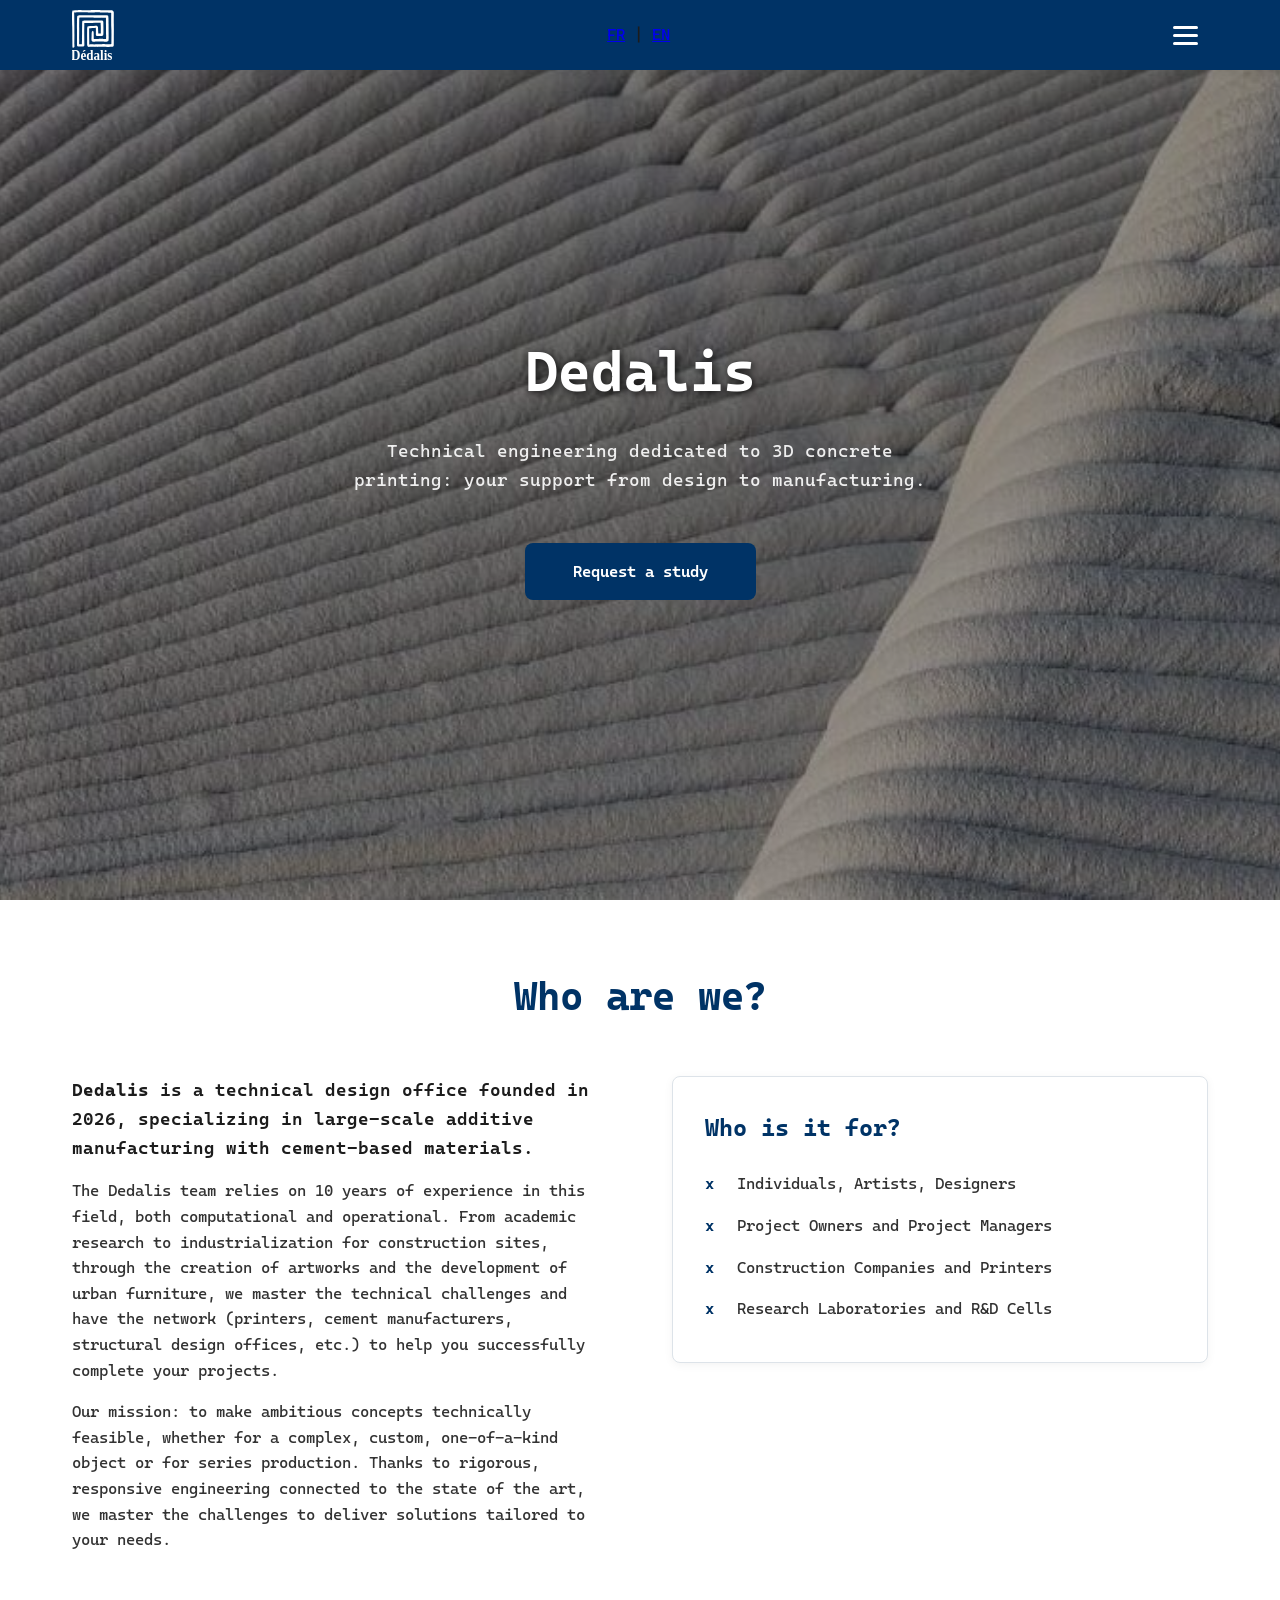
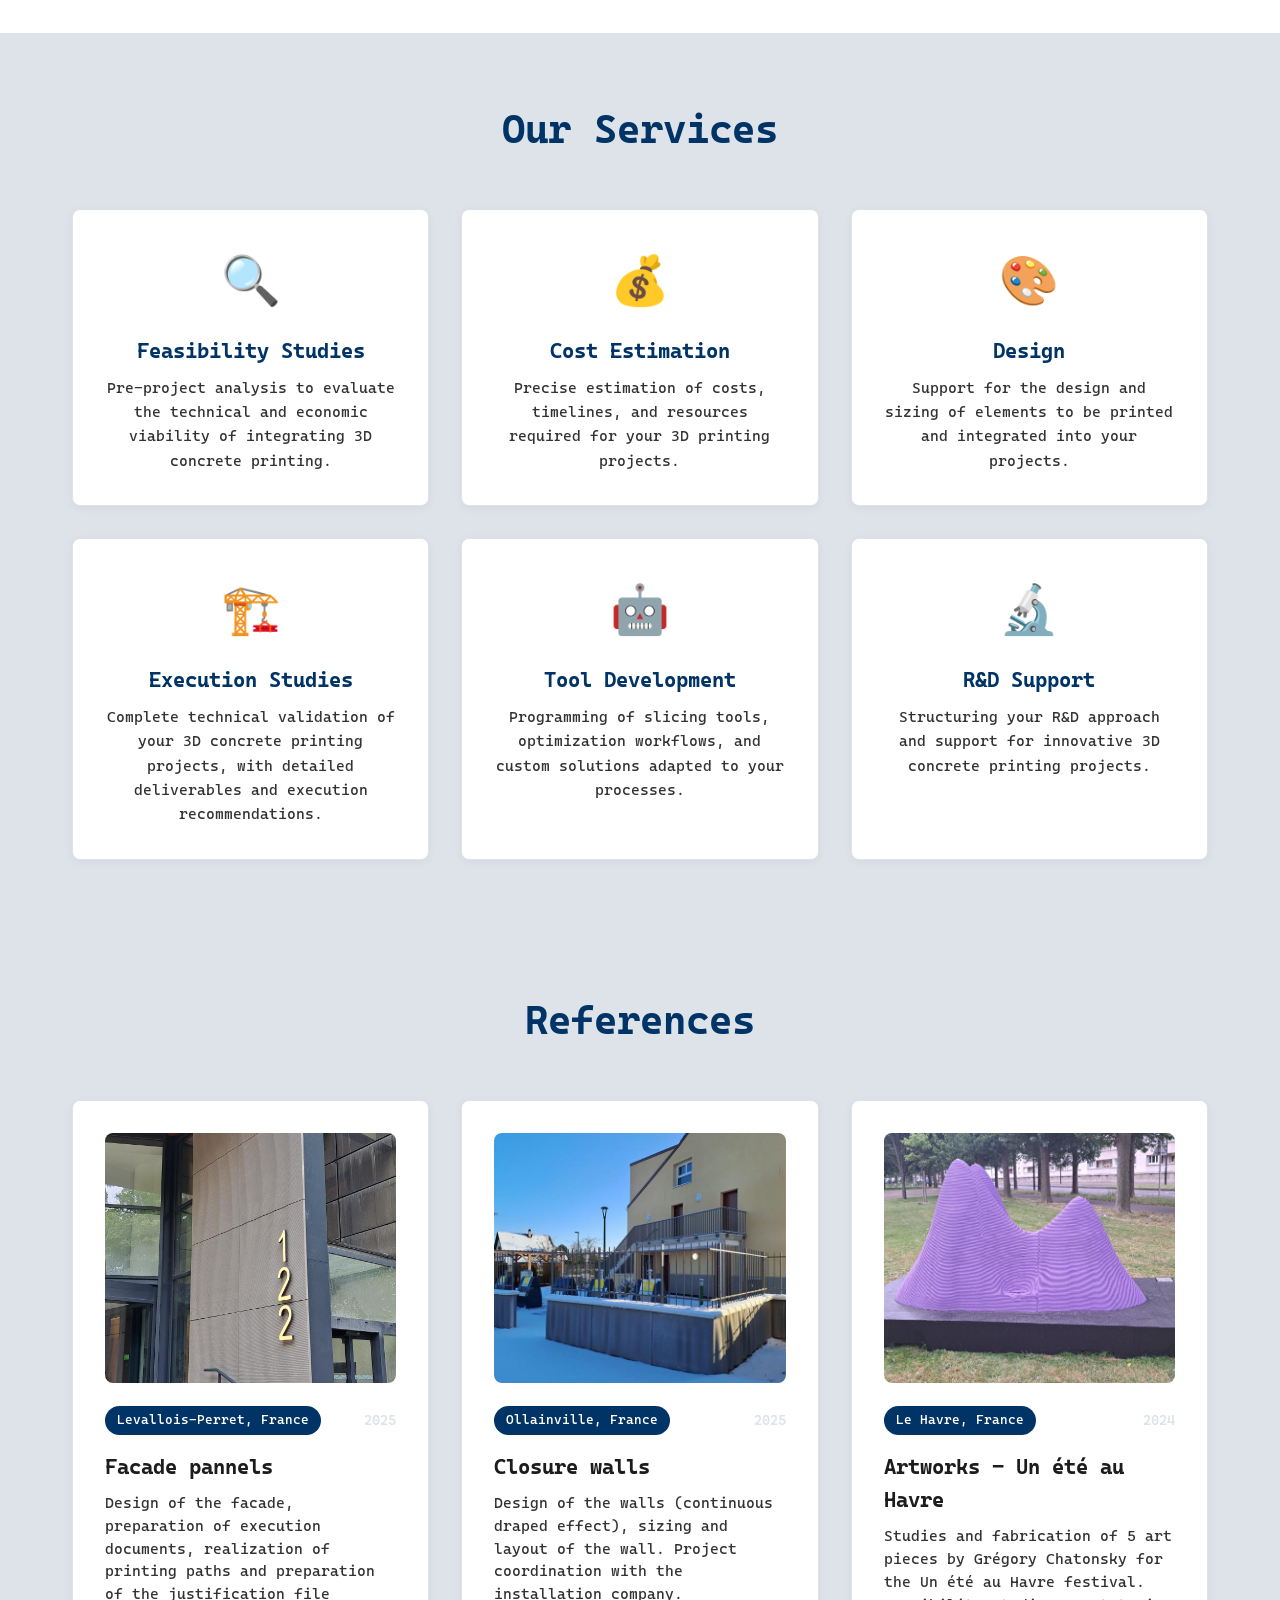
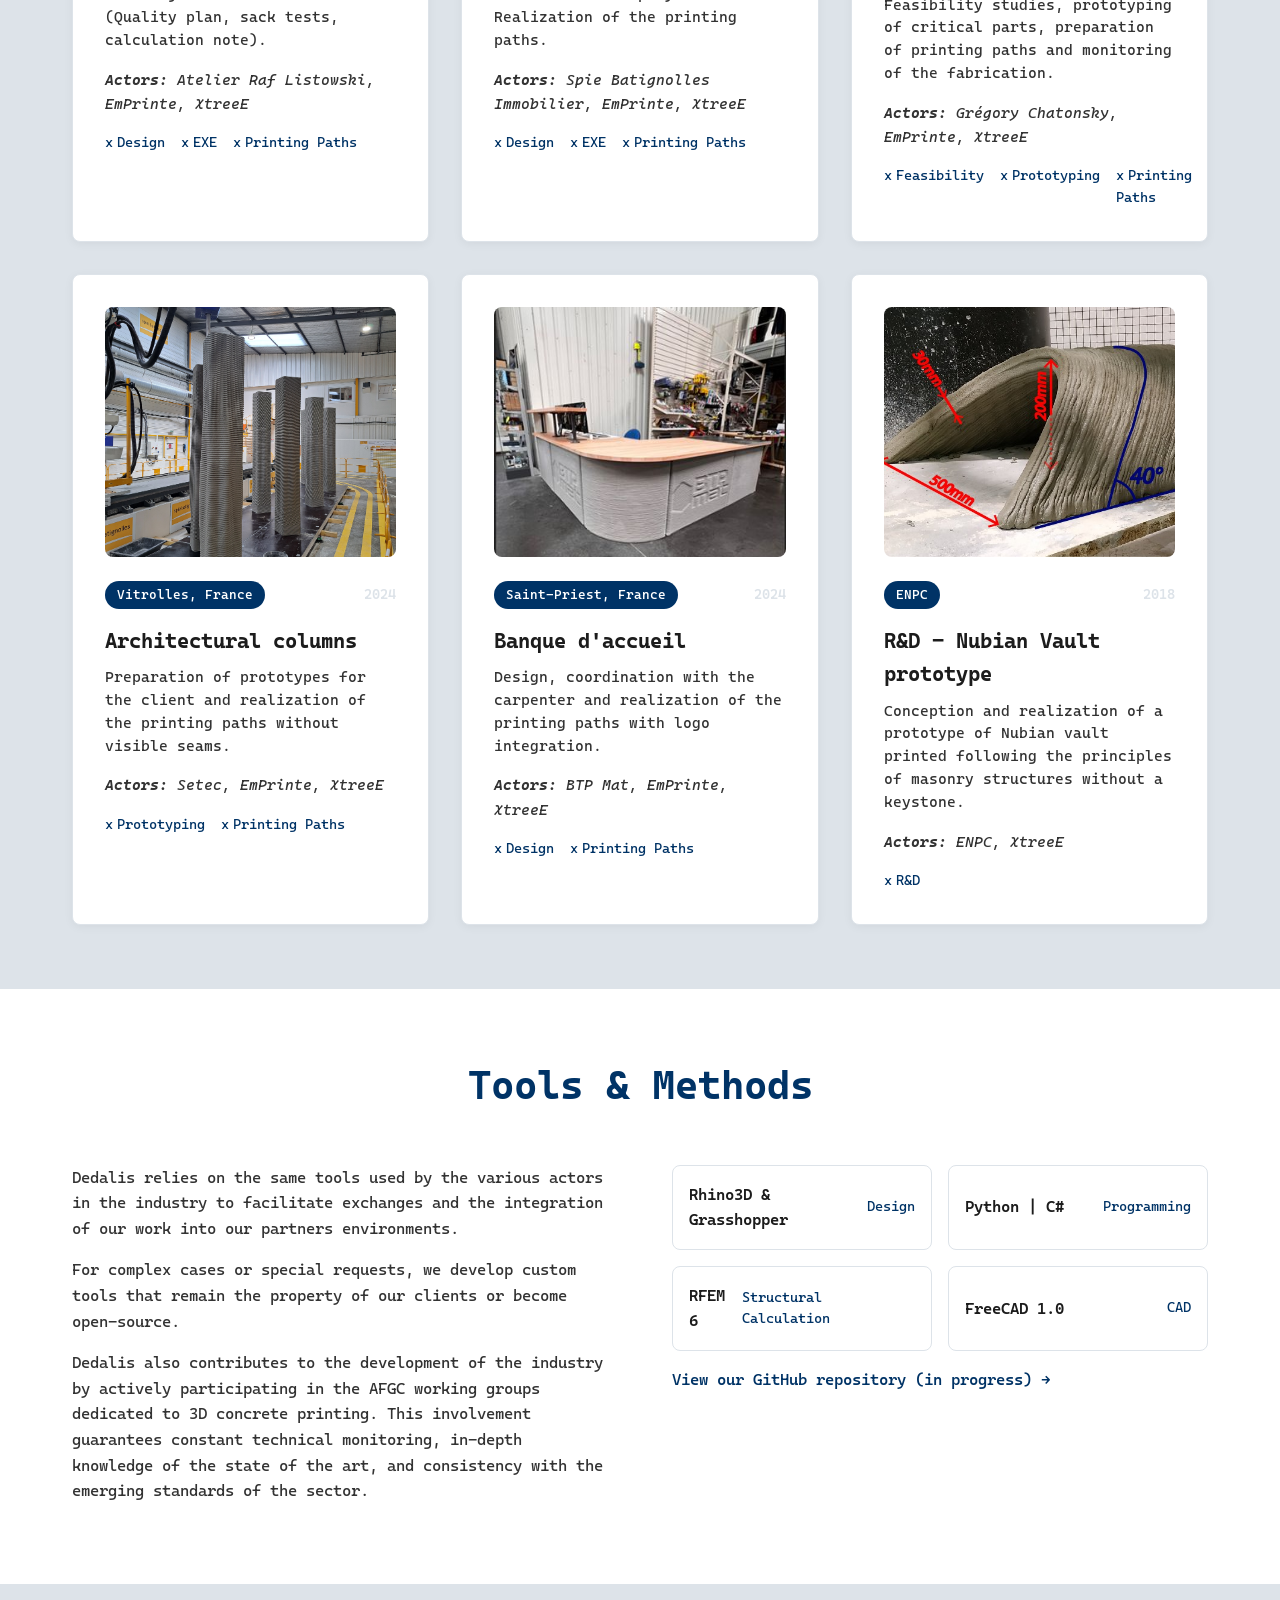
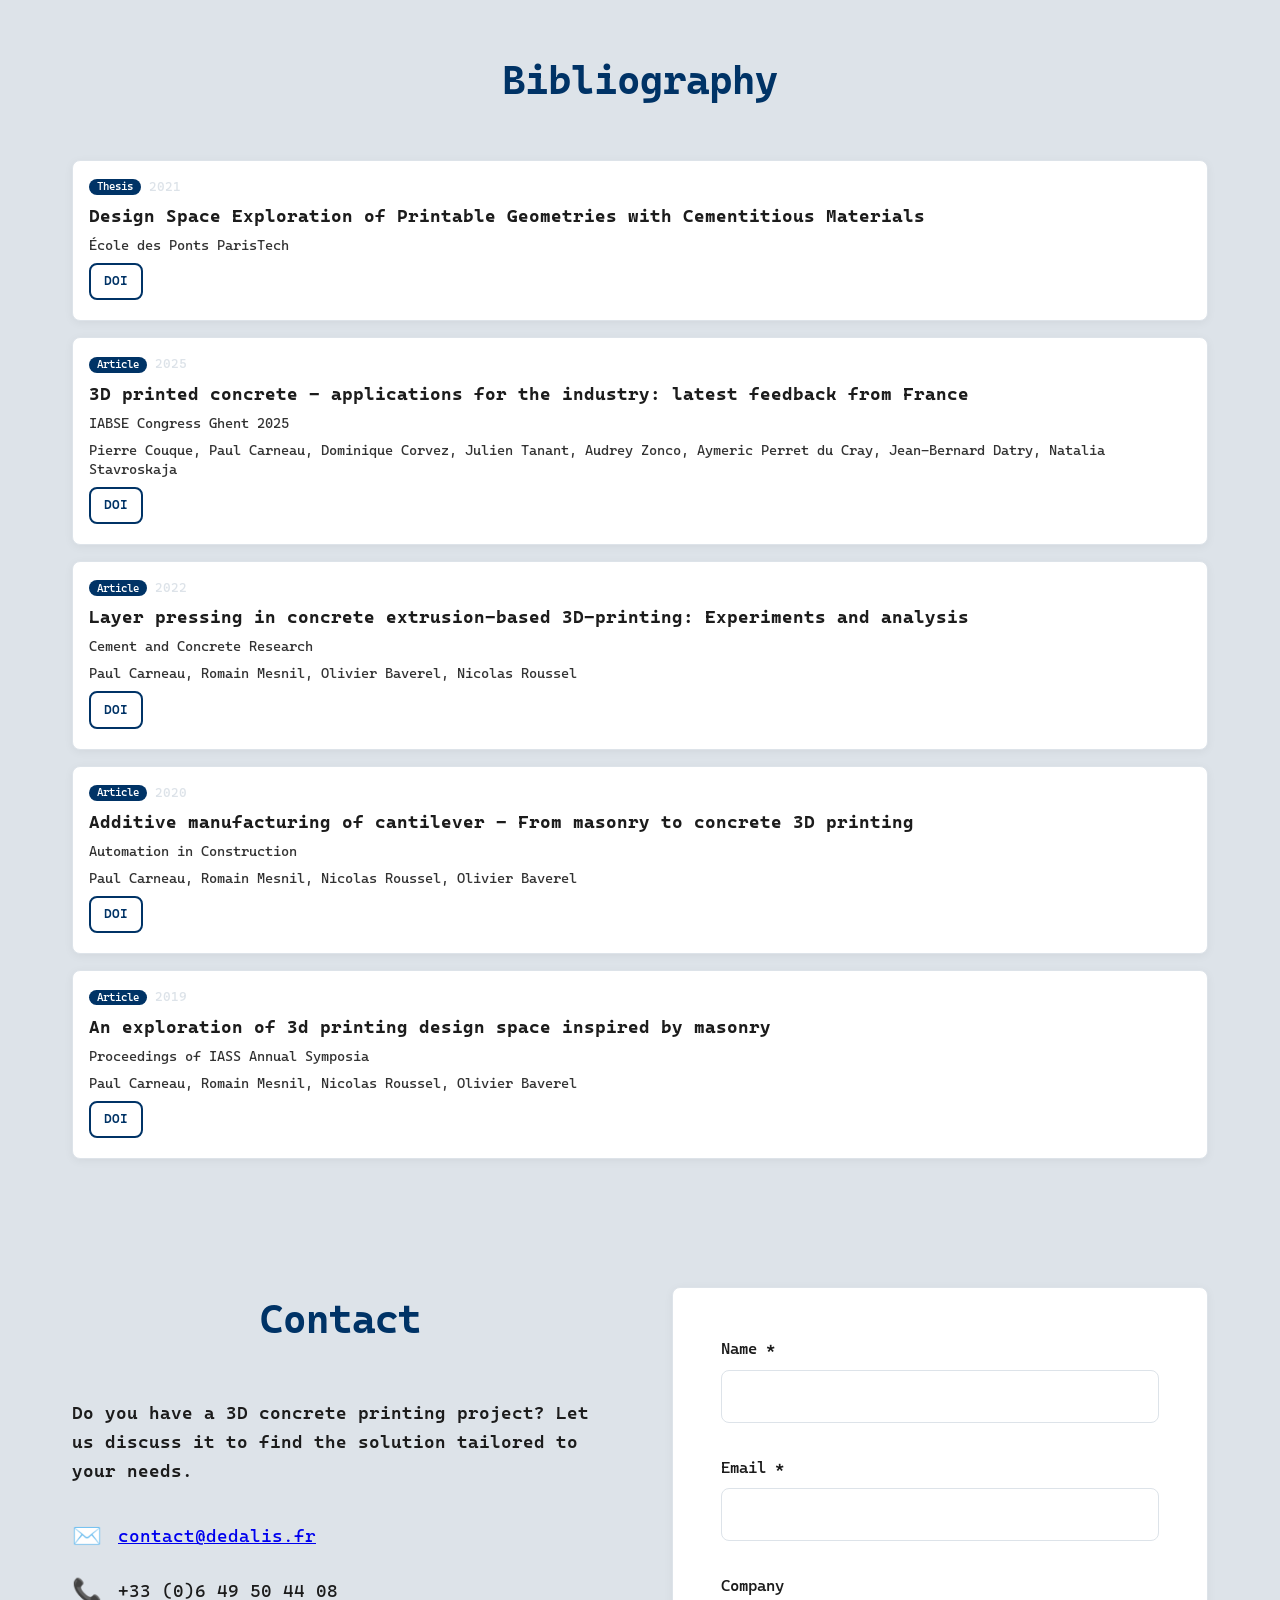
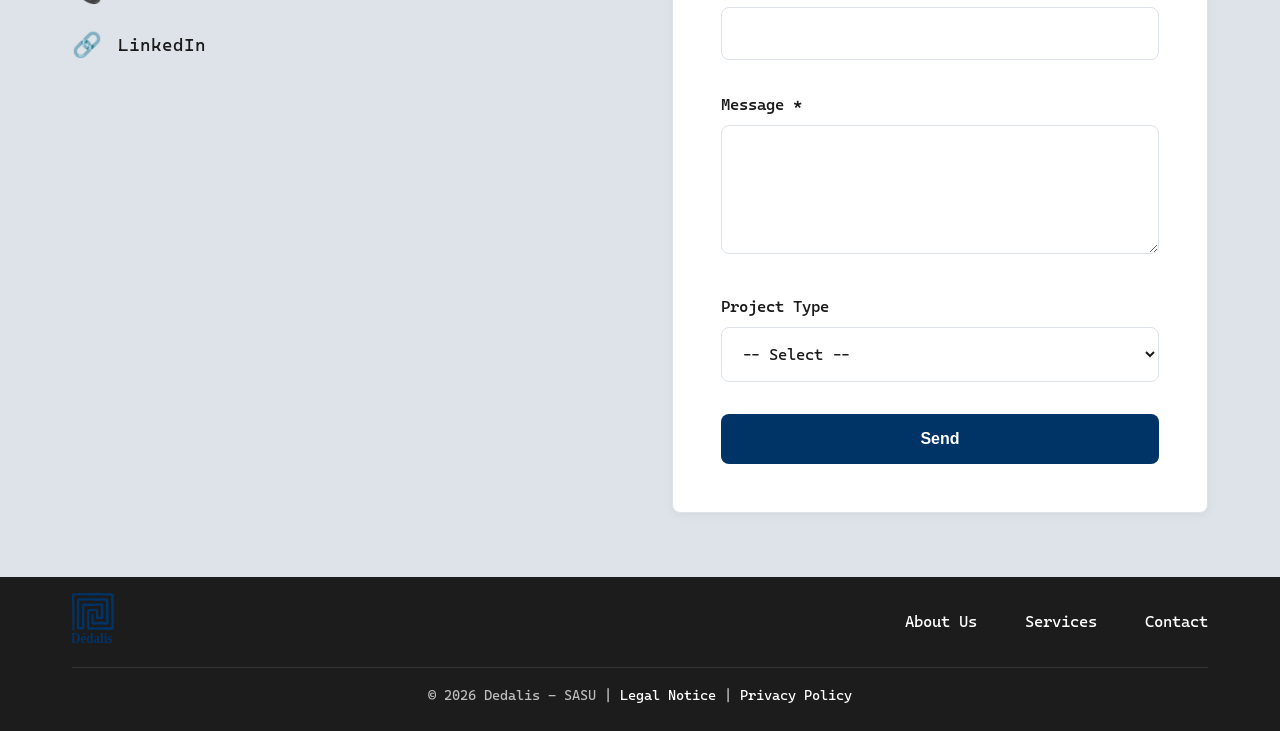
==== index-en.html @ b11310d1 "traduction references" ====
<!DOCTYPE html>
<html lang="en">
<head>
    <meta charset="UTF-8">
    <meta name="viewport" content="width=device-width, initial-scale=1.0">
    <meta name="description" content="Dedalis - Technical design office specialized in 3D concrete printing">
    <title>Dedalis - 3D Concrete Printing Engineering</title>
    <link rel="stylesheet" href="styles.css">
    <link rel="preconnect" href="https://fonts.googleapis.com">
    <link rel="preconnect" href="https://fonts.gstatic.com" crossorigin>
    <link href="https://fonts.googleapis.com/css2?family=Cascadia+Code:wght@400;700&display=swap" rel="stylesheet">
</head>
<body>
    <nav class="navbar">
        <div class="container">
            <a href="#hero" class="logo">
                <img src="assets/images/logo.svg" alt="Dedalis" class="logo-img">
            </a>
            <div class="lang-selector">
                <a href="index.html" class="lang-link">FR</a>
                <span>|</span>
                <a href="index-en.html" class="lang-link active">EN</a>
            </div>
            <button class="hamburger" aria-label="Menu">
                <span class="hamburger-line"></span>
                <span class="hamburger-line"></span>
                <span class="hamburger-line"></span>
            </button>
            <ul class="nav-links">
                <li><a href="#about">About Us</a></li>
                <li><a href="#services">Services</a></li>
                <li><a href="#references">References</a></li>
                <li><a href="#bibliography">Bibliography</a></li>
                <li><a href="#contact" class="btn-contact">Contact</a></li>
            </ul>
        </div>
    </nav>

    <div class="mobile-nav">
        <ul class="mobile-nav-links">
            <li><a href="#about">About Us</a></li>
            <li><a href="#services">Services</a></li>
            <li><a href="#references">References</a></li>
            <li><a href="#bibliography">Bibliography</a></li>
            <li><a href="#contact">Contact</a></li>
        </ul>
    </div>

    <section id="hero" class="hero">
        <img src="assets/images/Arriere_plan.jpeg" class="hero-bg" alt="3D Concrete Printing">
        <div class="hero-overlay"></div>
        <div class="container">
            <div class="hero-content">
                <h1>Dedalis</h1>
                <p class="subtitle">Technical engineering dedicated to 3D concrete printing: your support from design to manufacturing.</p>
                <a href="#contact" class="btn-primary">Request a study</a>
            </div>
        </div>
    </section>

    <section id="about" class="section">
        <div class="container">
            <h2>Who are we?</h2>
            <div class="content-grid">
                <div class="text-content">
                    <p class="lead"><strong>Dedalis</strong> is a technical design office founded in 2026, specializing in large-scale additive manufacturing with cement-based materials.</p>
                    <p>The Dedalis team relies on 10 years of experience in this field, both computational and operational. From academic research to industrialization for construction sites, through the creation of artworks and the development of urban furniture, we master the technical challenges and have the network (printers, cement manufacturers, structural design offices, etc.) to help you successfully complete your projects.</p>
                    <p>Our mission: to make ambitious concepts technically feasible, whether for a complex, custom, one-of-a-kind object or for series production. Thanks to rigorous, responsive engineering connected to the state of the art, we master the challenges to deliver solutions tailored to your needs.</p>
                </div>
                <div class="visual-content">
                    <div class="card">
                        <h3>Who is it for?</h3>
                        <ul class="checklist">
                            <li>Individuals, Artists, Designers</li>
                            <li>Project Owners and Project Managers</li>
                            <li>Construction Companies and Printers</li>
                            <li>Research Laboratories and R&D Cells</li>
                        </ul>
                    </div>
                </div>
            </div>
        </div>
    </section>

    <section id="services" class="section bg-light">
        <div class="container">
            <h2>Our Services</h2>
            <div class="prestations-grid">
                <article class="prestation-card">
                    <div class="prestation-icon">🔍</div>
                    <h3>Feasibility Studies</h3>
                    <p>Pre-project analysis to evaluate the technical and economic viability of integrating 3D concrete printing.</p>
                </article>
                <article class="prestation-card">
                    <div class="prestation-icon">💰</div>
                    <h3>Cost Estimation</h3>
                    <p>Precise estimation of costs, timelines, and resources required for your 3D printing projects.</p>
                </article>
                <article class="prestation-card">
                    <div class="prestation-icon">🎨</div>
                    <h3>Design</h3>
                    <p>Support for the design and sizing of elements to be printed and integrated into your projects.</p>
                </article>
                <article class="prestation-card">
                    <div class="prestation-icon">🏗️</div>
                    <h3>Execution Studies</h3>
                    <p>Complete technical validation of your 3D concrete printing projects, with detailed deliverables and execution recommendations.</p>
                </article>
                <article class="prestation-card">
                    <div class="prestation-icon">🤖</div>
                    <h3>Tool Development</h3>
                    <p>Programming of slicing tools, optimization workflows, and custom solutions adapted to your processes.</p>
                </article>
                <article class="prestation-card">
                    <div class="prestation-icon">🔬</div>
                    <h3>R&D Support</h3>
                    <p>Structuring your R&D approach and support for innovative 3D concrete printing projects.</p>
                </article>
            </div>
        </div>
    </section>

    <section id="references" class="section bg-light">
        <div class="container">
            <h2>References</h2>
            <div class="references-grid" id="references-container"></div>
        </div>
    </section>

    <section id="tools" class="section">
        <div class="container">
            <h2>Tools & Methods</h2>
            <div class="content-grid">
                <div class="text-content">
                    <p>Dedalis relies on the same tools used by the various actors in the industry to facilitate exchanges and the integration of our work into our partners environments.</p>
                    <p>For complex cases or special requests, we develop custom tools that remain the property of our clients or become open-source.</p>
                    <p>Dedalis also contributes to the development of the industry by actively participating in the AFGC working groups dedicated to 3D concrete printing. This involvement guarantees constant technical monitoring, in-depth knowledge of the state of the art, and consistency with the emerging standards of the sector.</p>
                </div>
                <div class="visual-content">
                    <div class="tools-grid">
                        <div class="tool-item"><span class="tool-name">Rhino3D & Grasshopper</span><span class="tool-category">Design</span></div>
                        <div class="tool-item"><span class="tool-name">Python | C#</span><span class="tool-category">Programming</span></div>
                        <div class="tool-item"><span class="tool-name">RFEM 6</span><span class="tool-category">Structural Calculation</span></div>
                        <div class="tool-item"><span class="tool-name">FreeCAD 1.0</span><span class="tool-category">CAD</span></div>
                    </div>
                    <p class="mt-1"><a href="#" class="link-external">View our GitHub repository (in progress) →</a></p>
                </div>
            </div>
        </div>
    </section>

    <section id="bibliography" class="section bg-light">
        <div class="container">
            <h2>Bibliography</h2>
            <div class="bibliographie-list" id="bibliographie-dynamic"></div>
        </div>
    </section>

    <section id="contact" class="section contact-section">
        <div class="container">
            <div class="content-grid">
                <div class="text-content">
                    <h2>Contact</h2>
                    <p class="lead">Do you have a 3D concrete printing project? Let us discuss it to find the solution tailored to your needs.</p>
                    <div class="contact-info">
                        <div class="contact-item"><span class="contact-icon">✉️</span><a href="mailto:contact&#64;dedalis&#46;fr">contact@dedalis.fr</a></div>
                        <div class="contact-item"><span class="contact-icon">📞</span><span>+33 (0)6 49 50 44 08</span></div>
                        <div class="contact-item"><span class="contact-icon">🔗</span><span>LinkedIn</span></div>
                    </div>
                </div>
                <div class="visual-content">
                    <form class="contact-form">
                        <div class="form-group"><label for="nom">Name *</label><input type="text" id="nom" name="nom" required></div>
                        <div class="form-group"><label for="email">Email *</label><input type="email" id="email" name="email" required></div>
                        <div class="form-group"><label for="societe">Company</label><input type="text" id="societe" name="societe"></div>
                        <div class="form-group"><label for="message">Message *</label><textarea id="message" name="message" rows="5" required></textarea></div>
                        <div class="form-group"><label for="type">Project Type</label>
                            <select id="type" name="type">
                                <option value="">-- Select --</option>
                                <option value="etude-exe">Execution Study</option>
                                <option value="faisabilite">Feasibility Study</option>
                                <option value="chiffrage">Cost Estimation</option>
                                <option value="outils">Tool Development</option>
                                <option value="rd">R&D Support</option>
                                <option value="autre">Other</option>
                            </select>
                        </div>
                        <button type="submit" class="btn-primary">Send</button>
                    </form>
                </div>
            </div>
        </div>
    </section>

    <footer class="footer">
        <div class="container">
            <div class="footer-content">
                <div class="footer-logo"><img src="assets/images/logo.svg" alt="Dedalis"></div>
                <div class="footer-links">
                    <a href="#about">About Us</a>
                    <a href="#services">Services</a>
                    <a href="#contact">Contact</a>
                </div>
            </div>
            <div class="footer-bottom">
                <p>© 2026 Dedalis - SASU | <a href="#">Legal Notice</a> | <a href="#">Privacy Policy</a></p>
            </div>
        </div>
    </footer>

    <script type="module">
        // Hamburger menu toggle
        document.addEventListener('DOMContentLoaded', function() {
            const hamburger = document.querySelector('.hamburger');
            const mobileNav = document.querySelector('.mobile-nav');
            
            if (hamburger && mobileNav) {
                hamburger.addEventListener('click', function() {
                    mobileNav.classList.toggle('active');
                    hamburger.classList.toggle('active');
                });
            }
            
            // Close mobile nav when clicking a link
            const mobileLinks = document.querySelectorAll('.mobile-nav-links a');
            mobileLinks.forEach(link => {
                link.addEventListener('click', function() {
                    if (mobileNav) mobileNav.classList.remove('active');
                    if (hamburger) hamburger.classList.remove('active');
                });
            });
            
            // Smooth scroll for all anchor links
            document.querySelectorAll('a[href^="#"]').forEach(anchor => {
                anchor.addEventListener('click', function (e) {
                    e.preventDefault();
                    const target = document.querySelector(this.getAttribute('href'));
                    if (target) target.scrollIntoView({ behavior: 'smooth', block: 'start' });
                });
            });
        });

        // Load and render bibliography
        async function renderBibliographie() {
            try {
                const response = await fetch('/data/bibliographie.json');
                if (!response.ok) throw new Error('Loading failed');
                const data = await response.json();
                const sortedArticles = [...data.articles].sort((a, b) => parseInt(b.annee) - parseInt(a.annee));
                let html = '';
                if (data.these && data.these.length > 0) {
                    data.these.forEach(these => {
                        html += '<article class="bibliographie-item"><div class="bibliographie-meta"><span class="bibliographie-type">Thesis</span><span class="bibliographie-date">' + these.annee + '</span></div><h3>' + these.titre + '</h3>' + (these.etablissement ? '<p class="bibliographie-authors">' + these.etablissement + '</p>' : '') + (these.lien ? '<div class="bibliographie-links">' + formatLinks(these.lien) + '</div>' : '') + '</article>';
                    });
                }
                if (sortedArticles.length > 0) {
                    sortedArticles.forEach(article => {
                        html += '<article class="bibliographie-item"><div class="bibliographie-meta"><span class="bibliographie-type">Article</span><span class="bibliographie-date">' + article.annee + '</span></div><h3>' + article.titre + '</h3>' + (article.revue ? '<p class="bibliographie-revue">' + article.revue + '</p>' : '') + (article.coauteurs && article.coauteurs.length > 0 ? '<p class="bibliographie-authors">' + article.coauteurs.join(', ') + '</p>' : '') + (article.liens && article.liens.length > 0 ? '<div class="bibliographie-links">' + article.liens.map(formatLinks).join('') + '</div>' : '') + '</article>';
                    });
                }
                if (data.projets && data.projets.length > 0) {
                    data.projets.forEach(projet => {
                        html += '<article class="bibliographie-item"><div class="bibliographie-meta"><span class="bibliographie-type">Project</span><span class="bibliographie-date">' + projet.annee + '</span></div><h3>' + projet.titre + '</h3>' + (projet.description ? '<p class="bibliographie-description">' + projet.description + '</p>' : '') + (projet.lien ? '<div class="bibliographie-links">' + formatLinks(projet.lien) + '</div>' : '') + '</article>';
                    });
                }
                document.getElementById('bibliographie-dynamic').innerHTML = html;
            } catch (error) {
                console.error('Error:', error);
            }
        }
        function formatLinks(link) {
            if (typeof link === 'string') {
                let label = 'Link';
                if (link.includes('doi.org')) label = 'DOI';
                else if (link.includes('researchgate.net')) label = 'ResearchGate';
                else if (link.includes('wikipedia.org')) label = 'Wikipedia';
                else if (link.includes('hal.science')) label = 'HAL';
                return '<a href="' + link + '" target="_blank" class="btn-secondary">' + label + '</a>';
            }
            return '';
        }
        async function loadReferences() {
            try {
                const response = await fetch('/data/references-en.json');
                if (!response.ok) throw new Error('Loading failed');
                const data = await response.json();
                const container = document.getElementById('references-container');
                if (container && data.references) {
                    container.innerHTML = data.references.map(ref => {
                        let imgHtml = ref.image ? '<img src="' + ref.image + '" alt="' + ref.titre + '" class="reference-image" loading="lazy">' : '';
                        let acteursHtml = ref.acteurs && ref.acteurs.length > 0 ? '<p class="reference-acteurs"><strong>Actors:</strong> ' + ref.acteurs.join(', ') + '</p>' : '';
                        let statutHtml = ref.statut && ref.statut.length > 0 ? '<div class="reference-result">' + ref.statut.map(s => '<span>' + s + '</span>').join('') + '</div>' : '';
                        return '<article class="reference-card">' + imgHtml + '<div class="reference-header"><span class="reference-tag">' + ref.type + '</span><span class="reference-year">' + ref.annee + '</span></div><h3>' + ref.titre + '</h3><p class="reference-description">' + ref.description + '</p>' + acteursHtml + statutHtml + '</article>';
                    }).join('');
                }
            } catch (error) {
                console.error('Error:', error);
            }
        }
        document.addEventListener('DOMContentLoaded', function() {
            renderBibliographie();
            loadReferences();
        });
    </script>
</body>
</html>
---- styles.css ----
/* ===== RESET & BASE ===== */
* {
    margin: 0;
    padding: 0;
    box-sizing: border-box;
}

:root {
    --blanc: #ffffff;
    --noir-graphite: #1c1c1c;
    --gris-aube: #dde3e9;
    --bleu-outremer: #003366;
    --bleu-outremer-light: #004488;
    --text-primary: #1c1c1c;
    --text-secondary: #333333;
    --font-primary: 'Cascadia Code', 'Consolas', 'Monaco', monospace;
    --font-size-base: 16px;
    --font-size-large: 18px;
    --spacing-sm: 0.5rem;
    --spacing-md: 1rem;
    --spacing-lg: 2rem;
    --spacing-xl: 3rem;
    --spacing-2xl: 4rem;
    --border-radius: 8px;
    --border-light: 1px solid var(--gris-aube);
    --shadow-light: 0 2px 10px rgba(0, 0, 0, 0.05);
    --shadow-medium: 0 4px 20px rgba(0, 0, 0, 0.1);
    --navbar-height: 70px;
}

html { scroll-behavior: smooth; }

body {
    font-family: var(--font-primary);
    font-size: var(--font-size-base);
    line-height: 1.6;
    color: var(--text-primary);
    background-color: var(--blanc);
}

.container {
    width: 100%;
    max-width: 1200px;
    margin: 0 auto;
    padding: 0 var(--spacing-lg);
}

/* NAVBAR */
.navbar {
    position: fixed;
    top: 0;
    left: 0;
    right: 0;
    background-color: var(--bleu-outremer);
    box-shadow: var(--shadow-light);
    z-index: 1000;
    padding: 0 var(--spacing-lg);
    height: var(--navbar-height);
}
.navbar .container {
    display: flex;
    justify-content: space-between;
    align-items: center;
    height: 100%;
}
.logo {
    display: flex;
    align-items: center;
    height: 100%;
}
.logo-img {
    height: 50px;
    width: auto;
    filter: brightness(0) invert(1);
}

/* HAMBURGER MENU (Desktop + Mobile) */
.nav-links {
    display: none;
}

.hamburger {
    display: block;
    background: none;
    border: none;
    cursor: pointer;
    padding: 10px;
    z-index: 1001;
}

.hamburger-line {
    display: block;
    width: 25px;
    height: 3px;
    background: var(--blanc);
    margin: 5px 0;
    transition: all 0.3s;
    border-radius: 2px;
}

.hamburger.active .hamburger-line:nth-child(1) {
    transform: translateY(8px) rotate(45deg);
}

.hamburger.active .hamburger-line:nth-child(2) {
    opacity: 0;
}

.hamburger.active .hamburger-line:nth-child(3) {
    transform: translateY(-8px) rotate(-45deg);
}

.mobile-nav {
    display: none;
    position: fixed;
    top: var(--navbar-height);
    left: 0;
    right: 0;
    background: var(--bleu-outremer);
    z-index: 1000;
    padding: var(--spacing-lg);
    box-shadow: var(--shadow-medium);
}

.mobile-nav.active {
    display: block;
    animation: slideDown 0.3s ease;
}

@keyframes slideDown {
    from { opacity: 0; transform: translateY(-10px); }
    to { opacity: 1; transform: translateY(0); }
}

.mobile-nav-links {
    list-style: none;
    display: flex;
    flex-direction: column;
    gap: var(--spacing-md);
    text-align: center;
}

.mobile-nav-links a {
    color: var(--blanc);
    text-decoration: none;
    font-size: 1.1rem;
    padding: var(--spacing-sm) 0;
    transition: color 0.3s;
}

.mobile-nav-links a:hover {
    color: var(--gris-aube);
}

/* HERO */
.hero {
    position: relative;
    min-height: 100vh;
    padding: calc(var(--navbar-height) + 2rem) 0 var(--spacing-2xl);
    display: flex;
    align-items: center;
}
.hero-bg {
    position: absolute;
    inset: 0;
    width: 100%;
    height: 100%;
    object-fit: cover;
    z-index: 0;
}
.hero-overlay {
    position: absolute;
    inset: 0;
    background: rgba(0, 0, 0, 0.4);
    z-index: 1;
}
.hero .container {
    position: relative;
    z-index: 2;
    display: grid;
    grid-template-columns: 1fr;
    gap: var(--spacing-2xl);
    align-items: center;
    text-align: center;
    color: var(--blanc);
    max-width: 100%;
}
.hero-content {
    max-width: 600px;
    margin: 0 auto;
}
.hero-content h1 {
    font-size: 3.5rem;
    font-weight: 700;
    color: var(--blanc);
    margin-bottom: var(--spacing-lg);
    line-height: 1.2;
    text-shadow: 2px 2px 8px rgba(0, 0, 0, 0.8);
}
.hero-content .subtitle {
    font-size: var(--font-size-large);
    color: rgba(255, 255, 255, 0.9);
    margin-bottom: var(--spacing-xl);
}

/* SECTIONS */
.section {
    padding: var(--spacing-2xl) 0;
    background-color: var(--blanc);
}
.section.bg-light {
    background-color: var(--gris-aube);
}
.section h2 {
    font-size: 2.5rem;
    font-weight: 700;
    color: var(--bleu-outremer);
    margin-bottom: var(--spacing-xl);
    text-align: center;
}

/* CONTENT GRID */
.content-grid {
    display: grid;
    grid-template-columns: 1fr 1fr;
    gap: var(--spacing-2xl);
    align-items: start;
}
.text-content p {
    margin-bottom: var(--spacing-md);
    color: var(--text-secondary);
}
.text-content .lead {
    font-size: var(--font-size-large);
    font-weight: 600;
    color: var(--noir-graphite);
}

/* CARD */
.card {
    background-color: var(--blanc);
    padding: var(--spacing-lg);
    border-radius: var(--border-radius);
    box-shadow: var(--shadow-light);
    border: var(--border-light);
}
.card h3 {
    color: var(--bleu-outremer);
    margin-bottom: var(--spacing-md);
    font-size: 1.5rem;
}
.checklist {
    list-style: none;
}
.checklist li {
    padding: var(--spacing-sm) 0;
    padding-left: var(--spacing-lg);
    position: relative;
    color: var(--text-secondary);
}
.checklist li::before {
    content: "x";
    position: absolute;
    left: 0;
    color: var(--bleu-outremer);
    font-weight: bold;
}

/* PRESTATIONS */
.prestations-grid {
    display: grid;
    grid-template-columns: repeat(auto-fit, minmax(300px, 1fr));
    gap: var(--spacing-lg);
}
.prestation-card {
    background-color: var(--blanc);
    padding: var(--spacing-lg);
    border-radius: var(--border-radius);
    box-shadow: var(--shadow-light);
    border: var(--border-light);
    text-align: center;
    transition: all 0.3s;
}
.prestation-card:hover {
    transform: translateY(-5px);
    box-shadow: var(--shadow-medium);
}
.prestation-icon {
    font-size: 3rem;
    margin-bottom: var(--spacing-md);
}
.prestation-card h3 {
    color: var(--bleu-outremer);
    margin-bottom: var(--spacing-sm);
    font-size: 1.3rem;
}
.prestation-card p {
    color: var(--text-secondary);
    font-size: 0.95rem;
}

/* EXPERTISE */
.expertise-grid {
    display: grid;
    grid-template-columns: 1fr 1fr;
    gap: var(--spacing-md);
}
.expertise-item {
    display: flex;
    gap: var(--spacing-md);
    align-items: flex-start;
    padding: var(--spacing-md);
    background-color: var(--blanc);
    border-radius: var(--border-radius);
    border: var(--border-light);
}
.expertise-icon {
    font-size: 2rem;
    flex-shrink: 0;
}
.expertise-item h4 {
    color: var(--bleu-outremer);
    font-size: 1.1rem;
    margin-bottom: 0.25rem;
}
.expertise-item p {
    color: var(--text-secondary);
    font-size: 0.9rem;
    margin: 0;
}

/* REFERENCES */
.references-grid {
    display: grid;
    grid-template-columns: repeat(auto-fit, minmax(300px, 1fr));
    gap: var(--spacing-lg);
}
.reference-card {
    background-color: var(--blanc);
    padding: var(--spacing-lg);
    border-radius: var(--border-radius);
    box-shadow: var(--shadow-light);
    border: var(--border-light);
}
.reference-header {
    display: flex;
    justify-content: space-between;
    align-items: center;
    margin-bottom: var(--spacing-md);
}
.reference-tag {
    background-color: var(--bleu-outremer);
    color: var(--blanc);
    padding: 0.25rem 0.75rem;
    border-radius: 20px;
    font-size: 0.8rem;
    font-weight: 500;
}
.reference-year {
    color: var(--gris-aube);
    font-size: 0.85rem;
    font-weight: 600;
}
.reference-card h3 {
    color: var(--noir-graphite);
    margin-bottom: var(--spacing-sm);
    font-size: 1.3rem;
}
.reference-card p {
    color: var(--text-secondary);
    font-size: 0.95rem;
    margin-bottom: var(--spacing-md);
}
.reference-result {
    display: flex;
    gap: var(--spacing-md);
    font-size: 0.85rem;
    color: var(--bleu-outremer);
}
.reference-result span::before {
    content: "x";
    margin-right: 0.25rem;
}

/* TOOLS */
.tools-grid {
    display: grid;
    grid-template-columns: repeat(2, 1fr);
    gap: var(--spacing-md);
}
.tool-item {
    display: flex;
    justify-content: space-between;
    align-items: center;
    padding: var(--spacing-md);
    background-color: var(--blanc);
    border-radius: var(--border-radius);
    border: var(--border-light);
}
.tool-name {
    font-weight: 600;
    color: var(--noir-graphite);
}
.tool-category {
    color: var(--bleu-outremer);
    font-size: 0.85rem;
}
.link-external {
    color: var(--bleu-outremer);
    text-decoration: none;
    font-weight: 500;
    display: inline-flex;
    align-items: center;
    gap: 0.25rem;
    transition: opacity 0.3s;
}
.link-external:hover {
    opacity: 0.7;
}

/* BIBLIOGRAPHIE - VERSION COMPACTE */
.bibliographie-list {
    display: flex;
    flex-direction: column;
    gap: var(--spacing-md);
}
.bibliographie-item {
    background-color: var(--blanc);
    padding: var(--spacing-md);
    border-radius: var(--border-radius);
    box-shadow: var(--shadow-light);
    border: var(--border-light);
}
.bibliographie-meta {
    display: flex;
    gap: var(--spacing-sm);
    margin-bottom: 0.5rem;
    align-items: center;
}
.bibliographie-type {
    background-color: var(--bleu-outremer);
    color: var(--blanc);
    padding: 0.15rem 0.5rem;
    border-radius: 15px;
    font-size: 0.7rem;
    font-weight: 500;
    line-height: 1;
}
.bibliographie-date {
    color: var(--gris-aube);
    font-size: 0.8rem;
    font-weight: 500;
}
.bibliographie-item h3 {
    color: var(--noir-graphite);
    margin-bottom: 0.5rem;
    font-size: 1.1rem;
    line-height: 1.3;
}
.bibliographie-authors,
.bibliographie-revue,
.bibliographie-description {
    color: var(--text-secondary);
    font-size: 0.85rem;
    margin-bottom: 0.5rem;
    line-height: 1.4;
}
.bibliographie-links {
    display: flex;
    gap: 8px;
    flex-wrap: wrap;
    margin-top: 0.5rem;
}
.bibliographie-item .btn-secondary {
    padding: 0.4rem 0.8rem;
    font-size: 0.8rem;
    margin-right: 0.5rem;
    margin-bottom: 0.25rem;
}

/* CONTACT */
.contact-section {
    background-color: var(--gris-aube);
}
.contact-info {
    display: flex;
    flex-direction: column;
    gap: var(--spacing-md);
    margin-top: var(--spacing-lg);
}
.contact-item {
    display: flex;
    align-items: center;
    gap: var(--spacing-md);
    color: var(--noir-graphite);
    font-size: 1.1rem;
}
.contact-icon {
    font-size: 1.5rem;
}
.contact-form {
    background-color: var(--blanc);
    padding: var(--spacing-xl);
    border-radius: var(--border-radius);
    box-shadow: var(--shadow-light);
    border: var(--border-light);
}
.form-group {
    margin-bottom: var(--spacing-lg);
}
.form-group label {
    display: block;
    margin-bottom: var(--spacing-sm);
    color: var(--noir-graphite);
    font-weight: 500;
}
.form-group input,
.form-group textarea,
.form-group select {
    width: 100%;
    padding: var(--spacing-md);
    border: var(--border-light);
    border-radius: var(--border-radius);
    font-family: var(--font-primary);
    font-size: 1rem;
    color: var(--noir-graphite);
    background-color: var(--blanc);
}
.form-group input::placeholder,
.form-group textarea::placeholder {
    color: #999;
}
.form-group input:focus,
.form-group textarea:focus,
.form-group select:focus {
    outline: none;
    border-color: var(--bleu-outremer);
}
.form-group textarea {
    resize: vertical;
    min-height: 120px;
}
.contact-form .btn-primary {
    width: 100%;
    padding: var(--spacing-md);
}

/* BUTTONS */
.btn-primary {
    display: inline-block;
    background-color: var(--bleu-outremer);
    color: var(--blanc);
    padding: var(--spacing-md) var(--spacing-xl);
    border-radius: var(--border-radius);
    text-decoration: none;
    font-weight: 600;
    transition: all 0.3s;
    border: none;
    cursor: pointer;
    font-size: 1rem;
}
.btn-primary:hover {
    background-color: var(--bleu-outremer-light);
    transform: translateY(-2px);
}
.btn-secondary {
    display: inline-block;
    background-color: transparent;
    color: var(--bleu-outremer);
    padding: var(--spacing-sm) var(--spacing-lg);
    border-radius: var(--border-radius);
    text-decoration: none;
    font-weight: 600;
    border: 2px solid var(--bleu-outremer);
    transition: all 0.3s;
}
.btn-secondary:hover {
    background-color: var(--bleu-outremer);
    color: var(--blanc);
}

/* FOOTER */
.footer {
    background-color: var(--noir-graphite);
    color: var(--blanc);
    padding: var(--spacing-md) 0 var(--spacing-md);
}
.footer-content {
    display: flex;
    justify-content: space-between;
    align-items: center;
    margin-bottom: var(--spacing-md);
    padding-bottom: var(--spacing-md);
    border-bottom: 1px solid rgba(255, 255, 255, 0.1);
}
.footer-logo img {
    height: 50px;
    width: auto;
}
.footer-links {
    display: flex;
    gap: var(--spacing-xl);
}
.footer-links a {
    color: var(--blanc);
    text-decoration: none;
    transition: opacity 0.3s;
}
.footer-links a:hover {
    opacity: 0.7;
}
.footer-bottom {
    text-align: center;
}
.footer-bottom p {
    color: rgba(255, 255, 255, 0.7);
    font-size: 0.9rem;
    margin-bottom: var(--spacing-sm);
}
.footer-bottom a {
    color: var(--blanc);
    text-decoration: none;
}
.footer-bottom a:hover {
    opacity: 0.7;
}

/* IMAGES DANS LES RÉFÉRENCES */
.reference-image {
    width: 100%;
    height: 250px;
    object-fit: cover;
    border-radius: var(--border-radius);
    margin-bottom: var(--spacing-md);
    transition: transform 0.3s ease;
}

.reference-image:hover {
    transform: scale(1.10);
}

/* DESCRIPTION ET ACTEURS */
.reference-description {
    color: var(--text-secondary);
    font-size: 0.9rem;
    margin-bottom: var(--spacing-sm);
    line-height: 1.5;
}

.reference-acteurs {
    color: var(--text-secondary);
    font-size: 0.85rem;
    margin-bottom: var(--spacing-sm);
    font-style: italic;
}

/* RESPONSIVE */
@media (max-width: 1024px) {
    .hero-content {
        max-width: 90%;
    }
    .hero-content h1 {
        font-size: 2.5rem;
    }
    .content-grid {
        grid-template-columns: 1fr;
    }
}
@media (max-width: 768px) {
    .section h2 {
        font-size: 2rem;
    }
    .prestations-grid,
    .references-grid,
    .expertise-grid,
    .tools-grid {
        grid-template-columns: 1fr;
    }
    .footer-content {
        flex-direction: column;
        gap: var(--spacing-lg);
    }
    .footer-links {
        flex-direction: column;
        gap: var(--spacing-md);
        text-align: center;
    }
    .contact-form {
        padding: var(--spacing-lg);
    }
    .hero-content h1 {
        font-size: 2rem;
    }
}
@media (max-width: 480px) {
    .hero-content h1 {
        font-size: 1.8rem;
    }
    .section {
        padding: var(--spacing-xl) 0;
    }
    .container {
        padding: 0 var(--spacing-md);
    }
    .btn-primary {
        padding: var(--spacing-md);
        width: 100%;
    }
    .form-group input,
    .form-group textarea,
    .form-group select {
        font-size: 0.9rem;
    }
    .logo-img {
        height: 40px;
    }
}
.mt-1 {
    margin-top: var(--spacing-md);
}
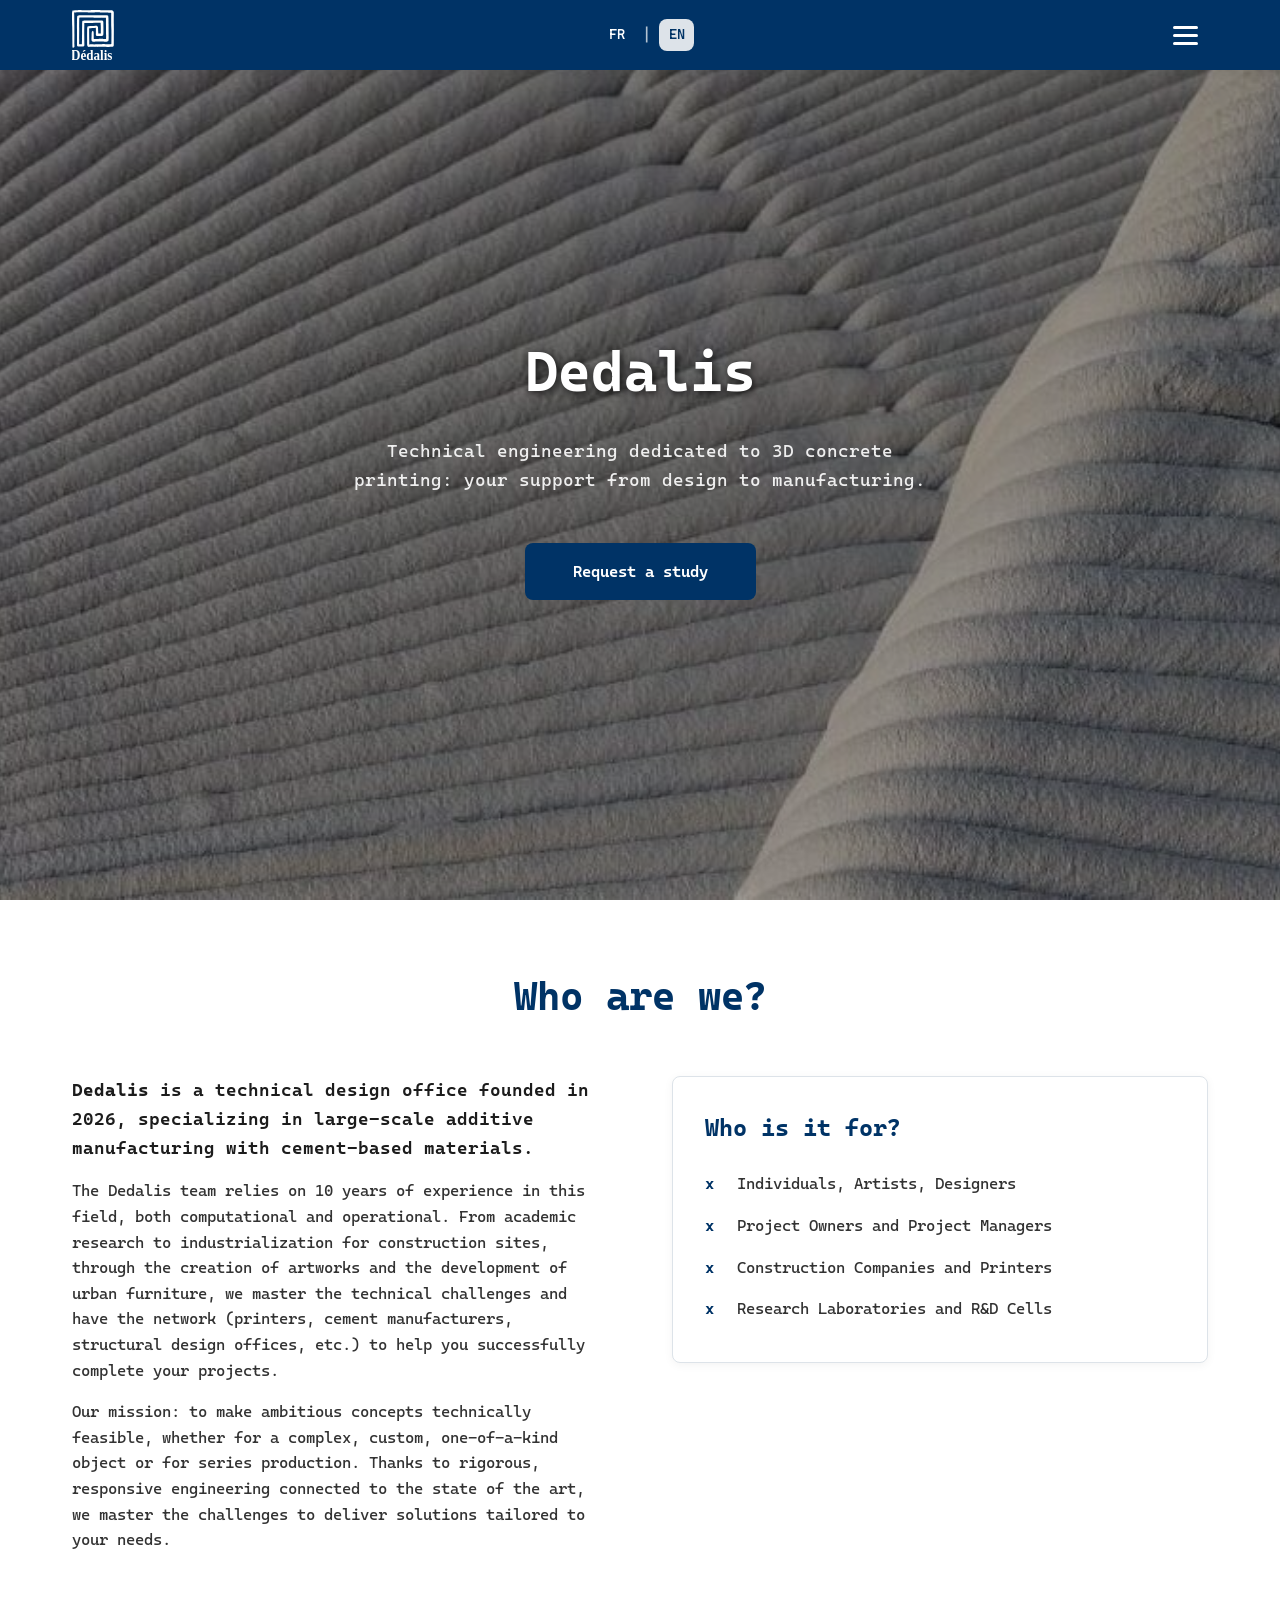
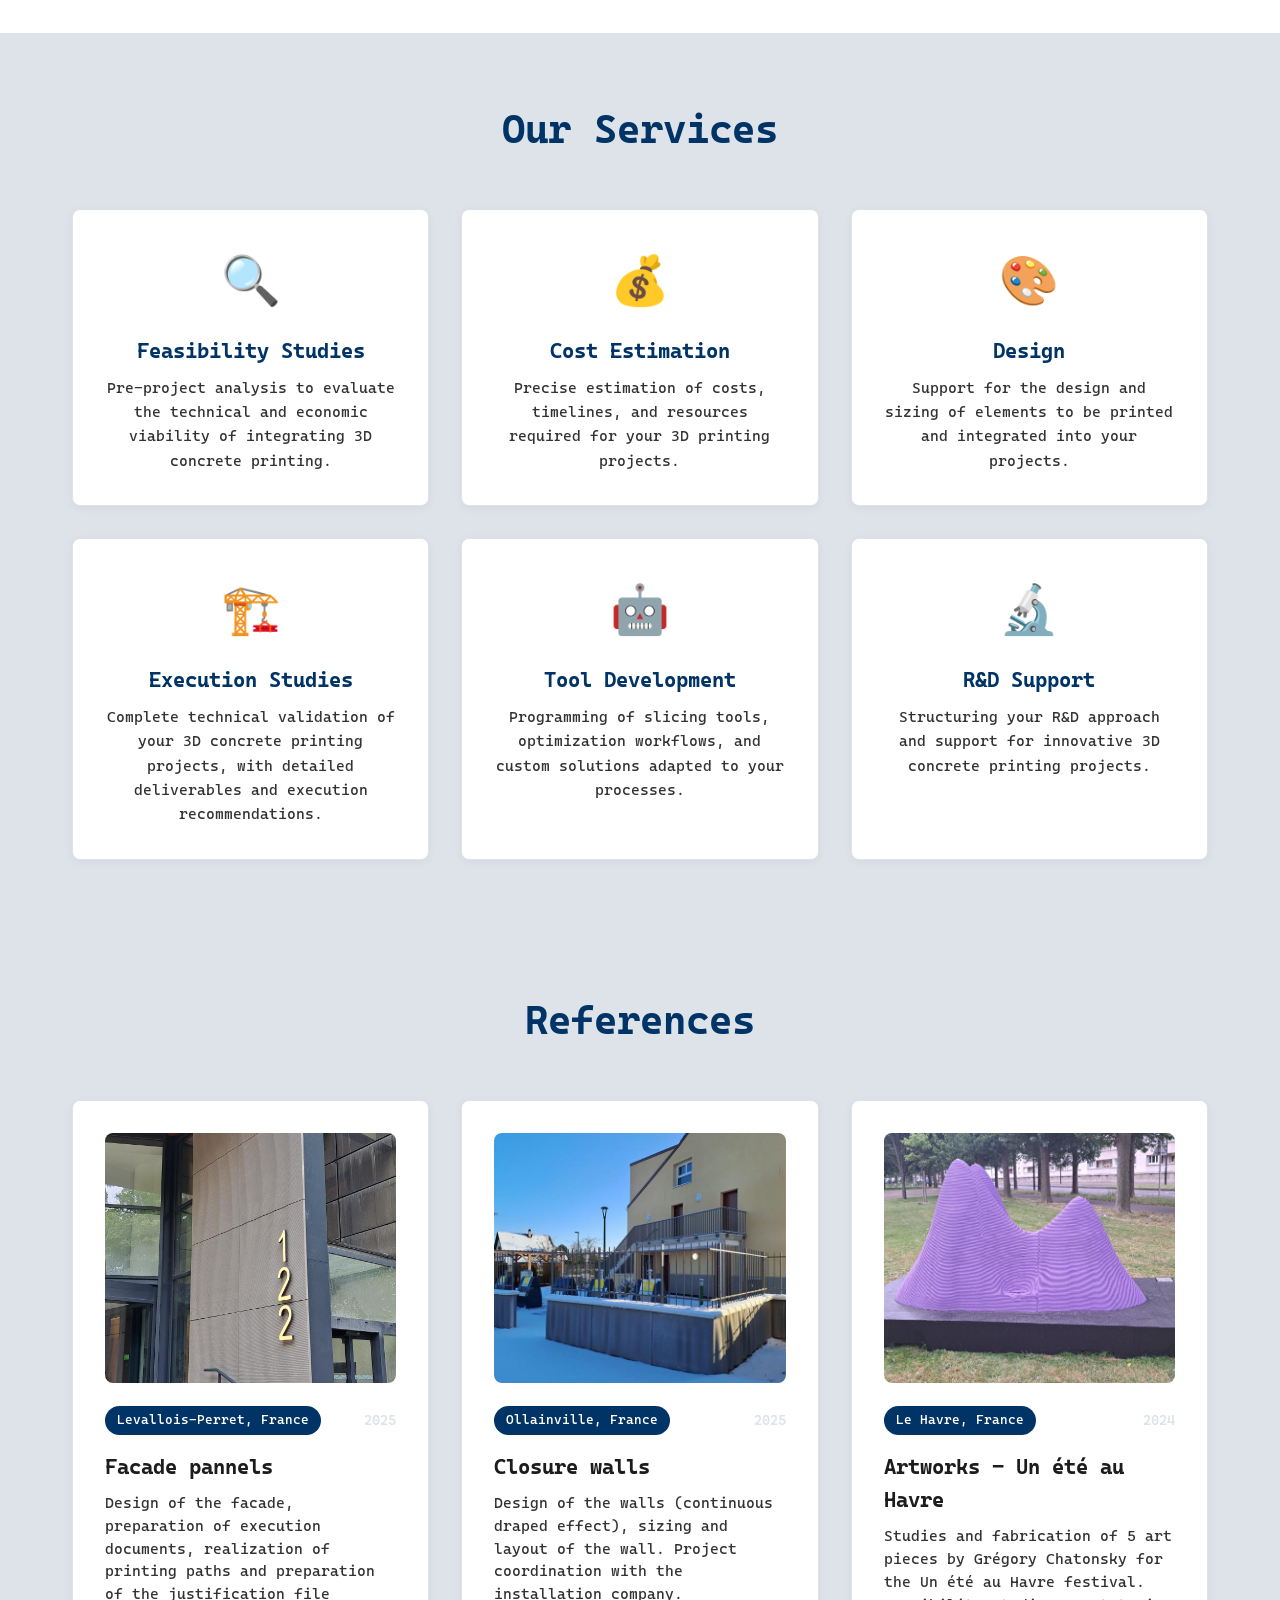
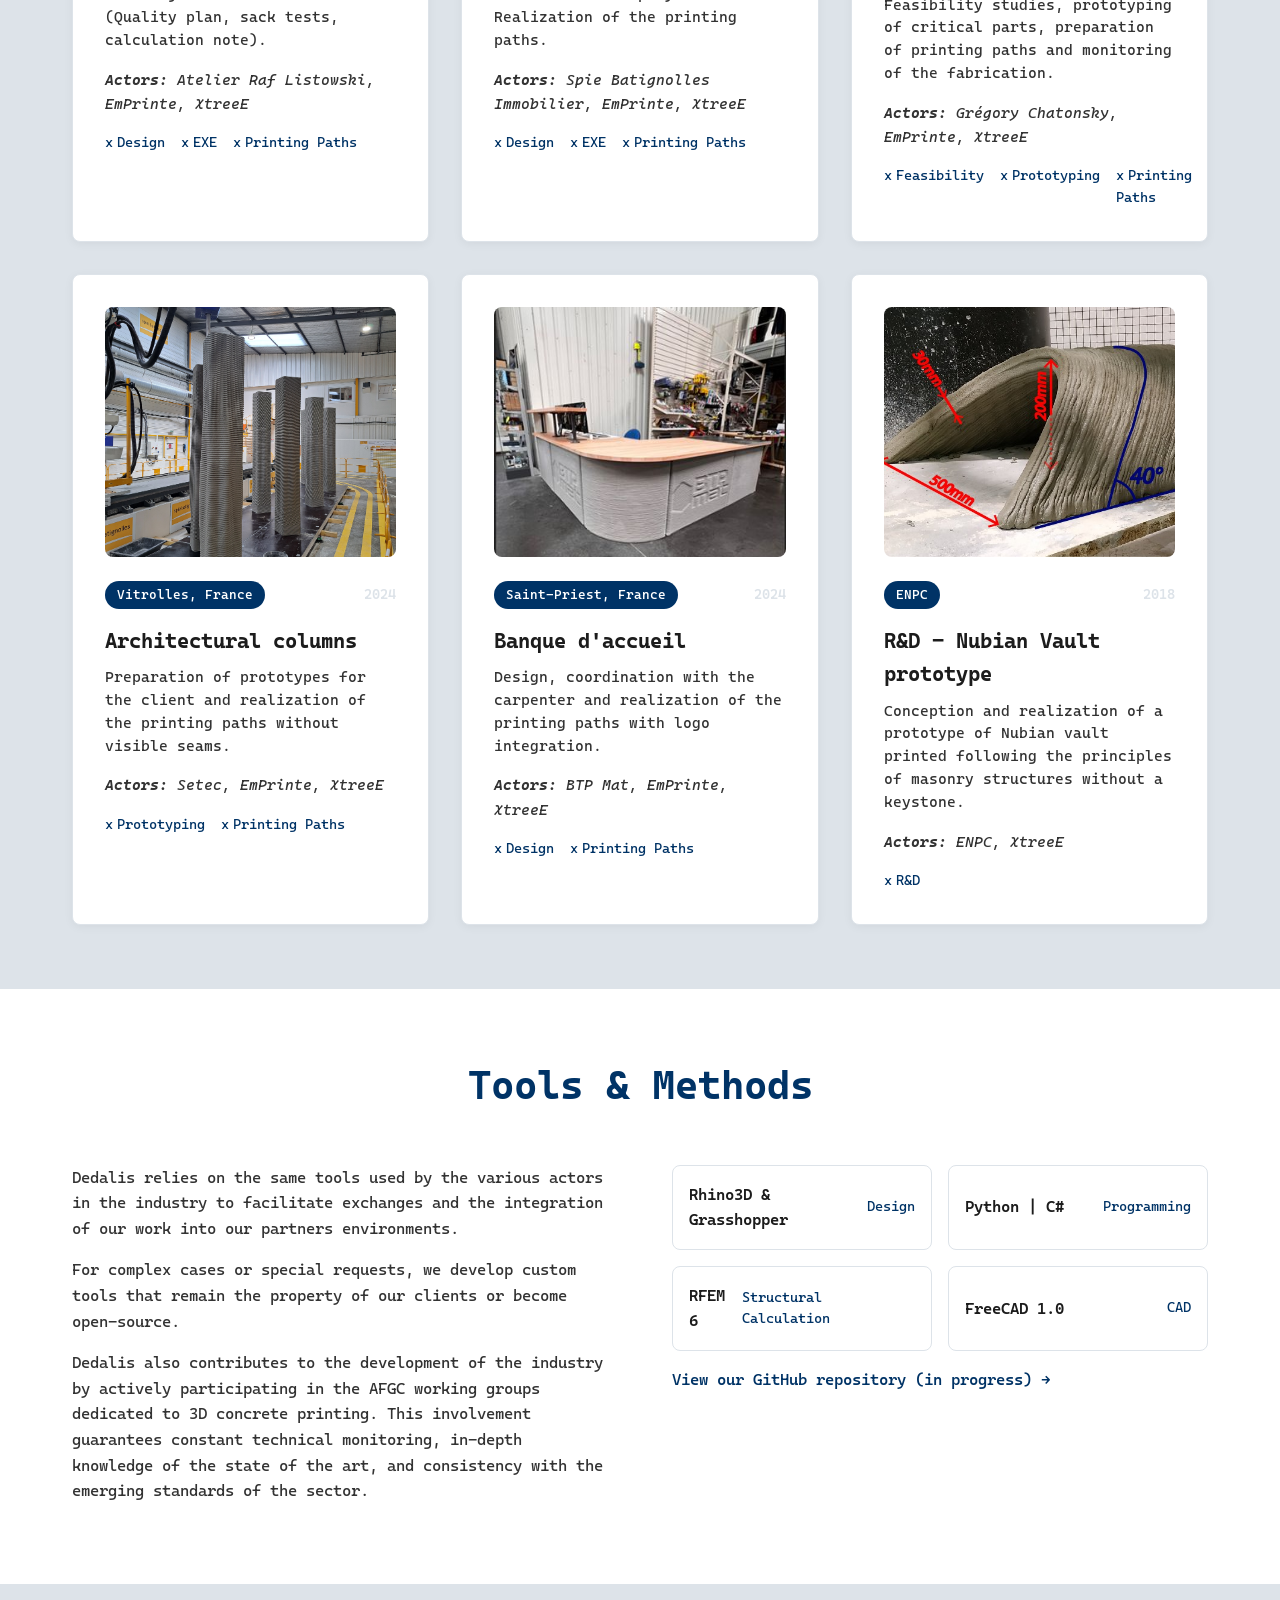
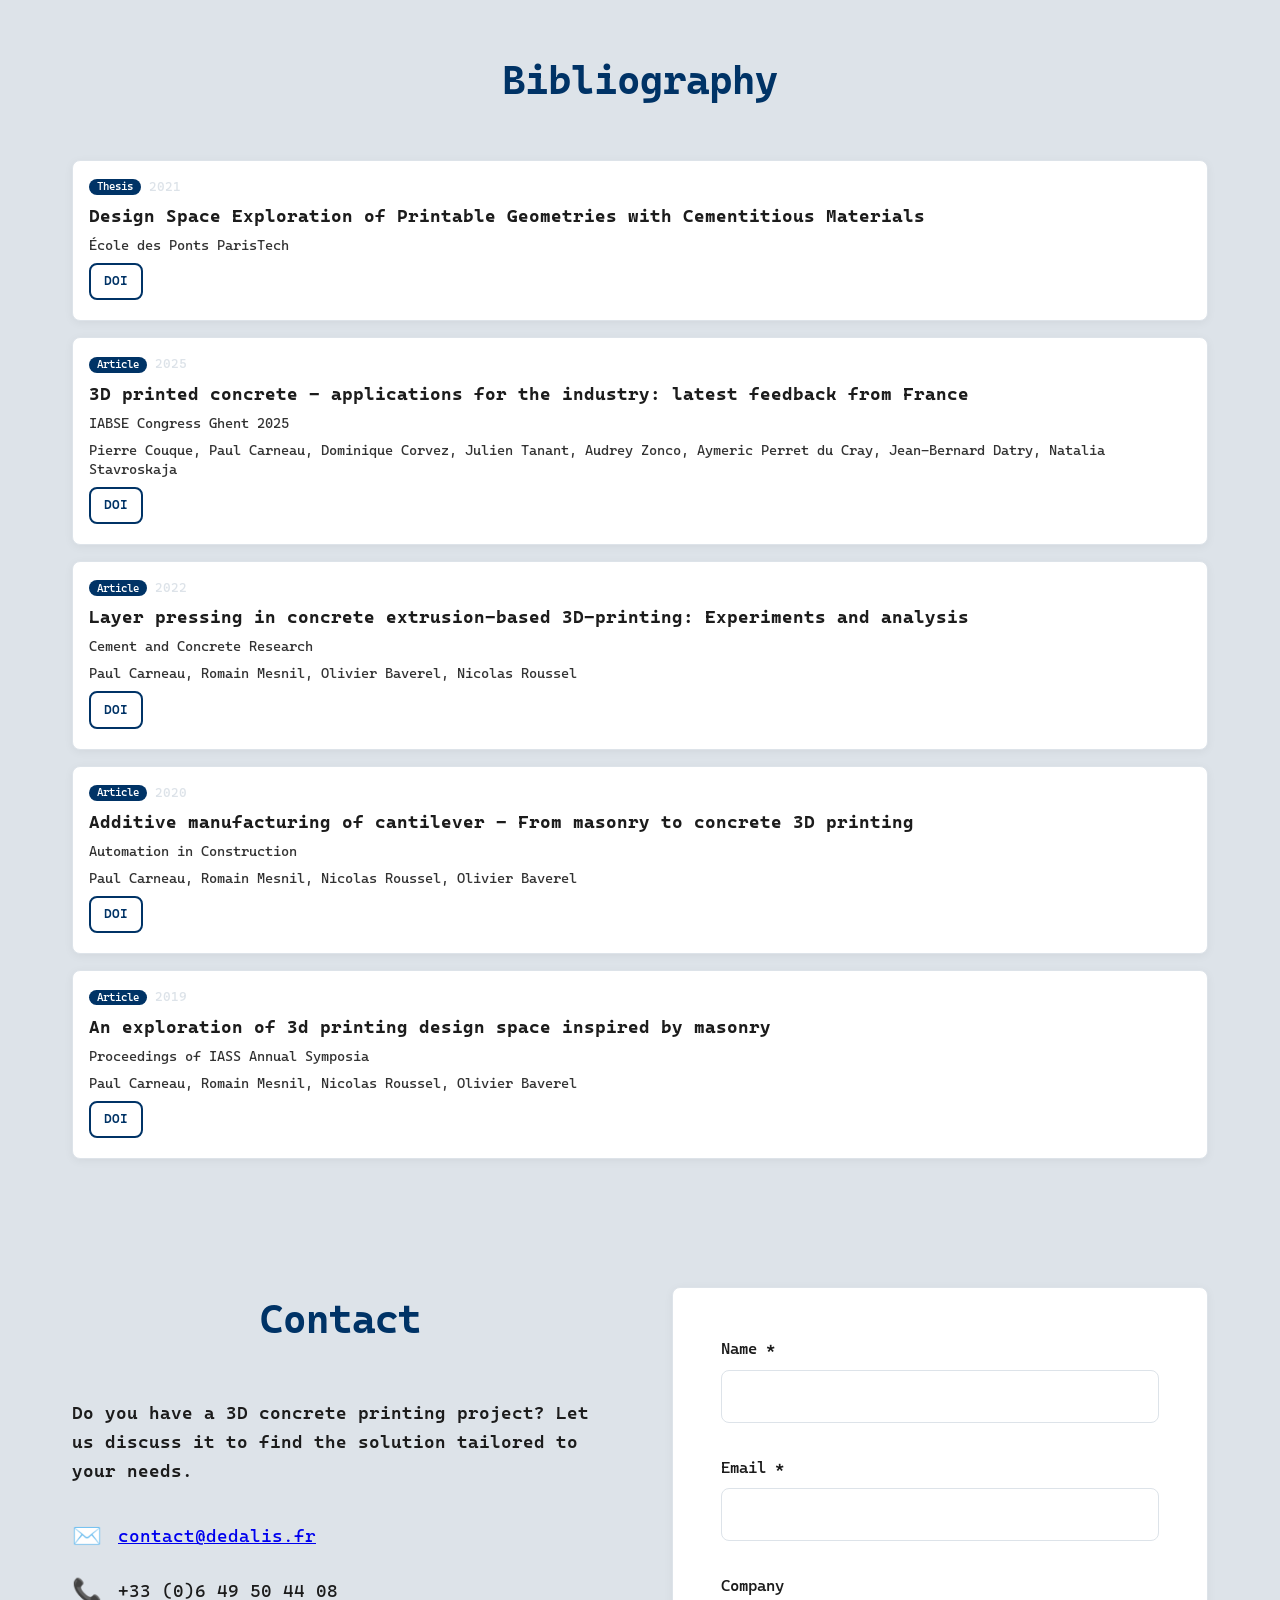
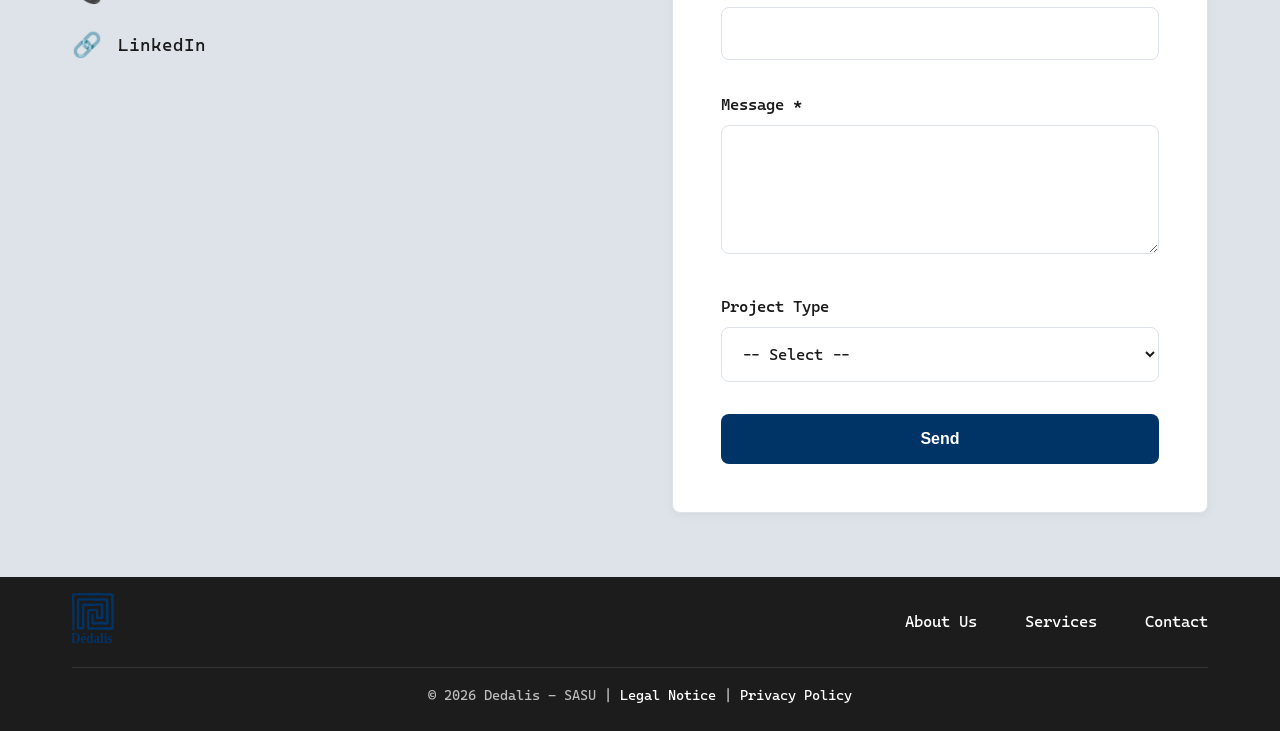
==== commit c0eab2ac: "small updates" ====
--- a/index-en.html
+++ b/index-en.html
@@ -164,7 +164,7 @@
                     <p class="lead">Do you have a 3D concrete printing project? Let us discuss it to find the solution tailored to your needs.</p>
                     <div class="contact-info">
                         <div class="contact-item"><span class="contact-icon">✉️</span><a href="mailto:contact&#64;dedalis&#46;fr">contact@dedalis.fr</a></div>
-                        <div class="contact-item"><span class="contact-icon">📞</span><span>+33 (0)6 49 50 44 08</span></div>
+                        <div class="contact-item"><span class="contact-icon">📞</span><span>+33&#xA0;(0)6&#xA0;49&#xA0;50&#xA0;44&#xA0;08</span></div>
                         <div class="contact-item"><span class="contact-icon">🔗</span><span>LinkedIn</span></div>
                     </div>
                 </div>
@@ -203,7 +203,7 @@
                 </div>
             </div>
             <div class="footer-bottom">
-                <p>© 2026 Dedalis - SASU | <a href="#">Legal Notice</a> | <a href="#">Privacy Policy</a></p>
+                <p>© 2026 Dedalis - SASU | <a href="mentions-legales.html">Legal Notice</a> | <a href="privacy-policy.html">Privacy Policy</a></p>
             </div>
         </div>
     </footer>
@@ -243,7 +243,7 @@
         // Load and render bibliography
         async function renderBibliographie() {
             try {
-                const response = await fetch('/data/bibliographie.json');
+                const response = await fetch('./data/bibliographie.json');
                 if (!response.ok) throw new Error('Loading failed');
                 const data = await response.json();
                 const sortedArticles = [...data.articles].sort((a, b) => parseInt(b.annee) - parseInt(a.annee));
@@ -281,7 +281,7 @@
         }
         async function loadReferences() {
             try {
-                const response = await fetch('/data/references-en.json');
+                const response = await fetch('./data/references-en.json');
                 if (!response.ok) throw new Error('Loading failed');
                 const data = await response.json();
                 const container = document.getElementById('references-container');
--- a/styles.css
+++ b/styles.css
@@ -152,6 +152,49 @@
     color: var(--gris-aube);
 }
 
+/* Sélecteur de langue */
+.lang-selector {
+    display: flex;
+    align-items: center;
+    gap: 0.5rem;
+    margin-left: 1rem;
+}
+
+.lang-link {
+    color: var(--blanc);
+    text-decoration: none;
+    font-weight: 500;
+    padding: 0.3rem 0.6rem;
+    border-radius: var(--border-radius);
+    transition: all 0.3s;
+    font-size: 0.9rem;
+}
+
+.lang-link:hover {
+    background-color: rgba(255, 255, 255, 0.1);
+}
+
+.lang-link.active {
+    background-color: var(--gris-aube);
+    color: var(--bleu-outremer);
+}
+
+.lang-selector span {
+    color: var(--blanc);
+    opacity: 0.7;
+}
+
+/* Responsive pour le sélecteur */
+@media (max-width: 768px) {
+    .lang-selector {
+        margin-left: 0.5rem;
+    }
+    .lang-link {
+        font-size: 0.8rem;
+        padding: 0.2rem 0.4rem;
+    }
+}
+
 /* HERO */
 .hero {
     position: relative;
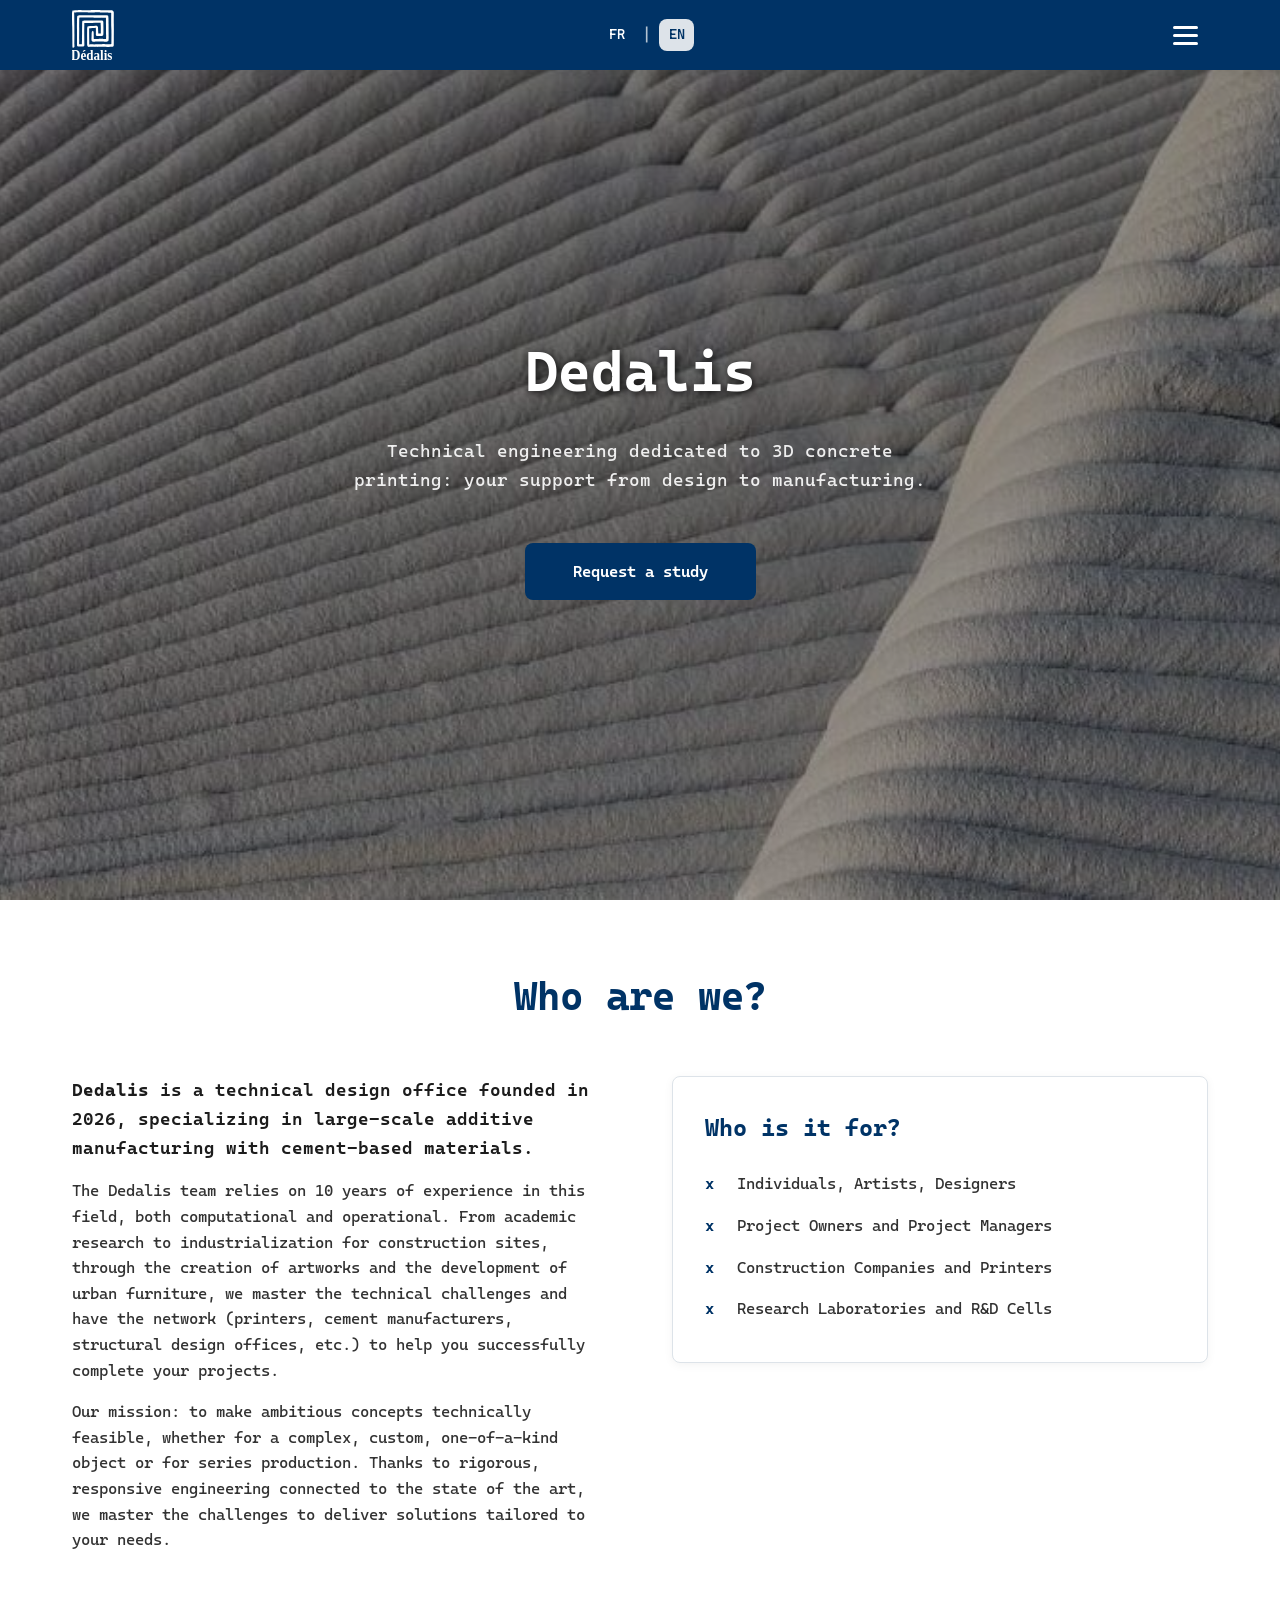
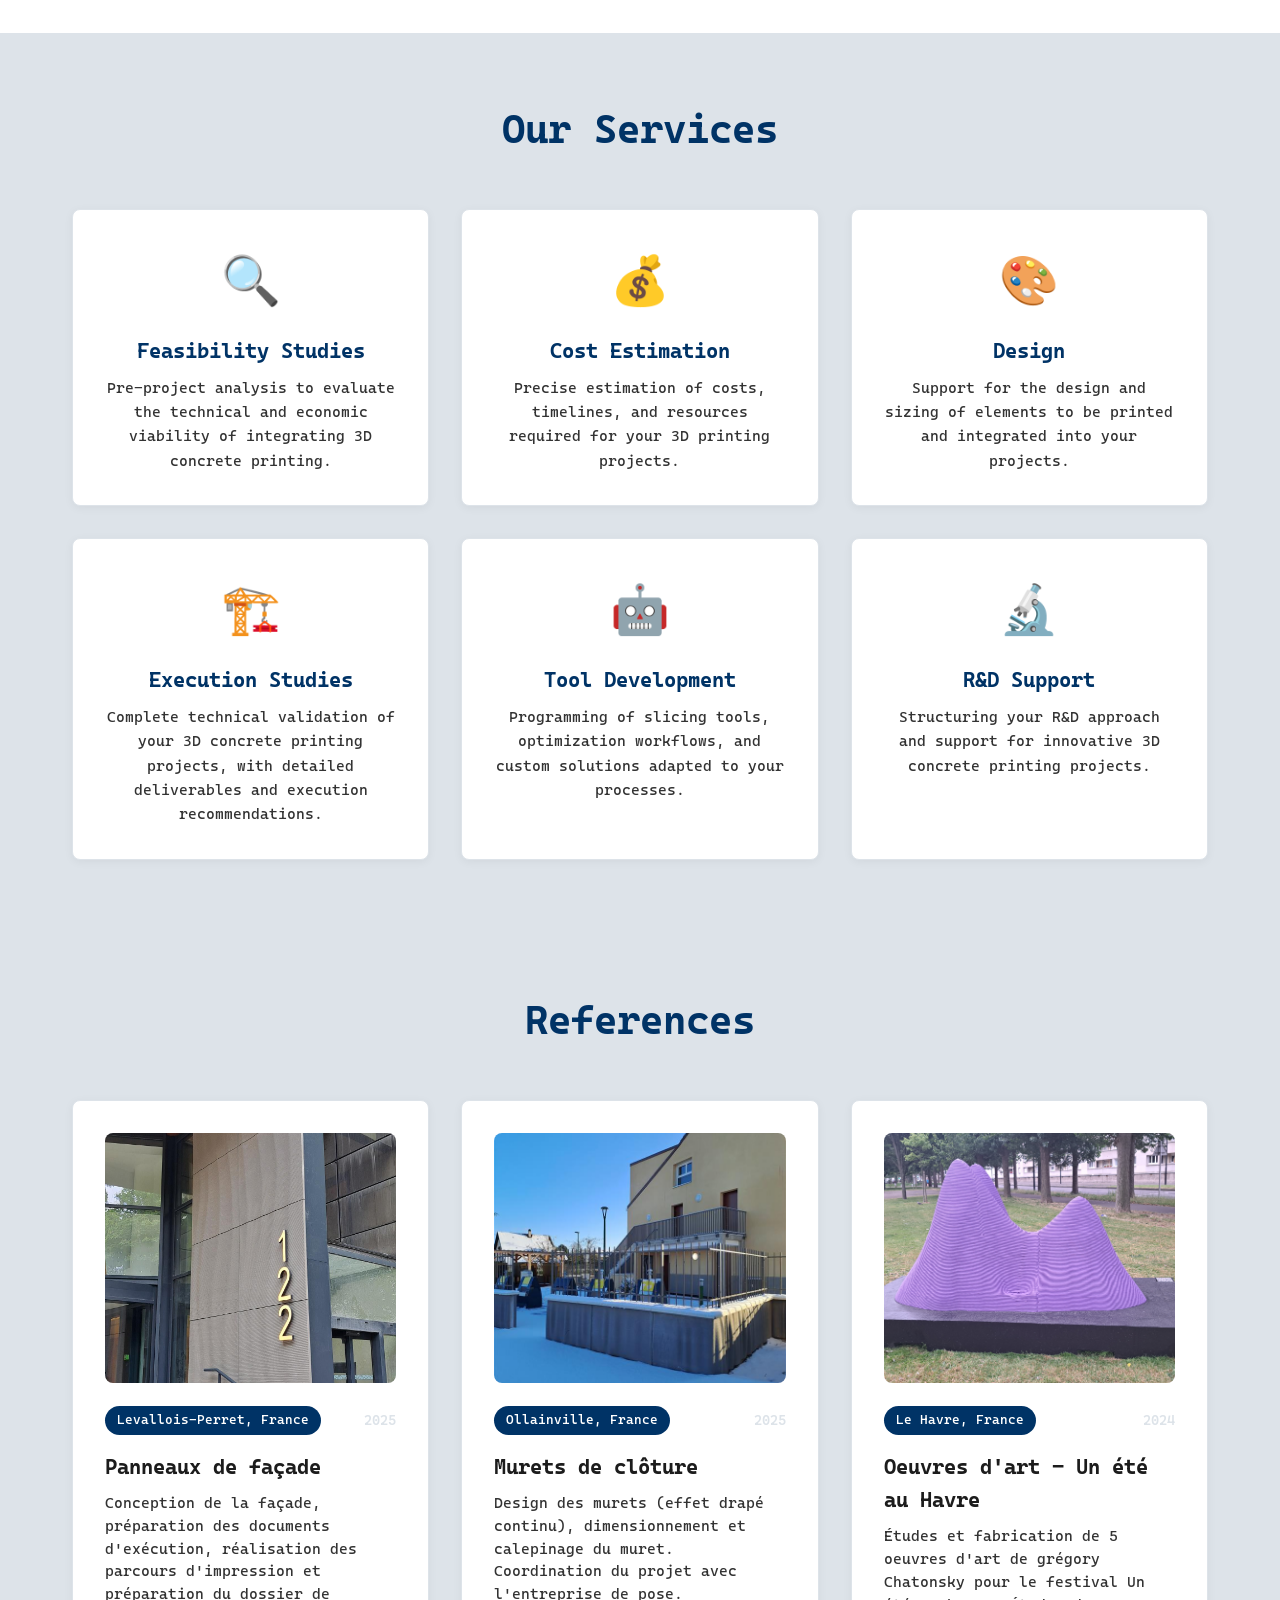
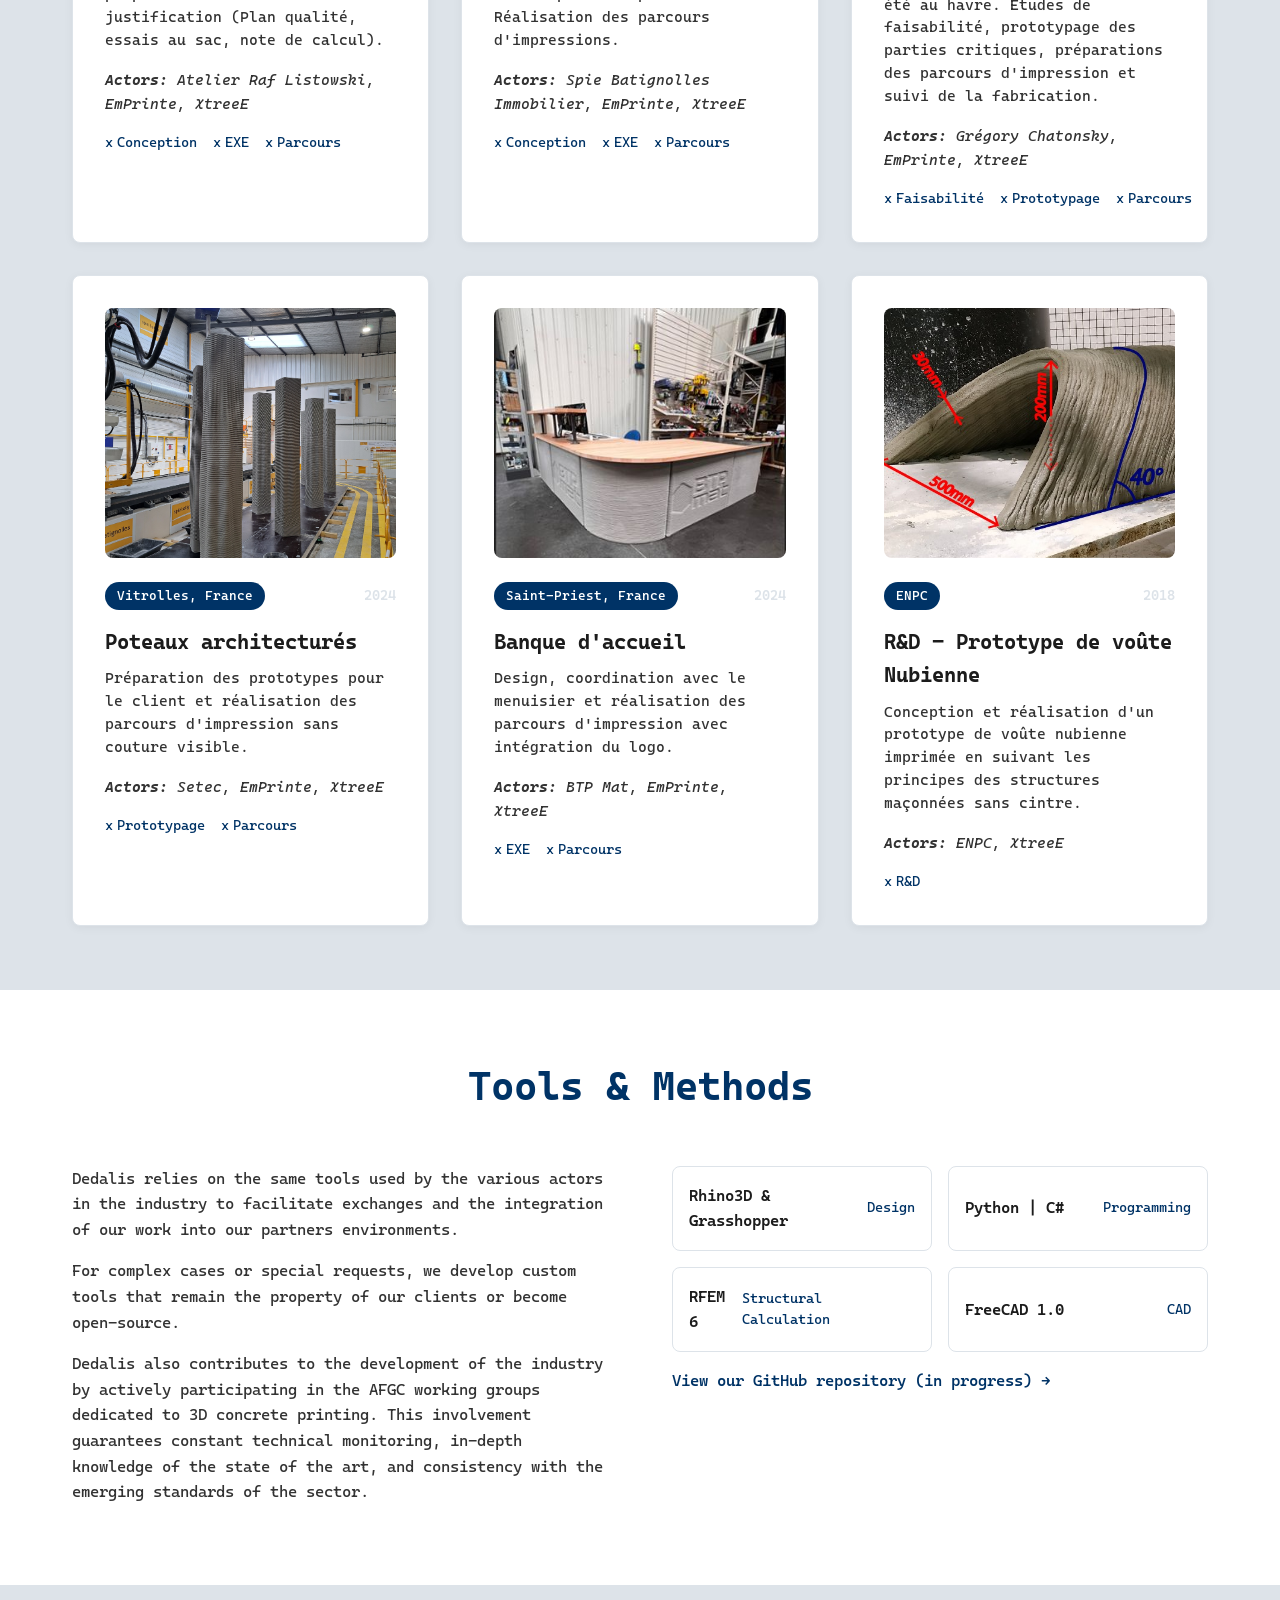
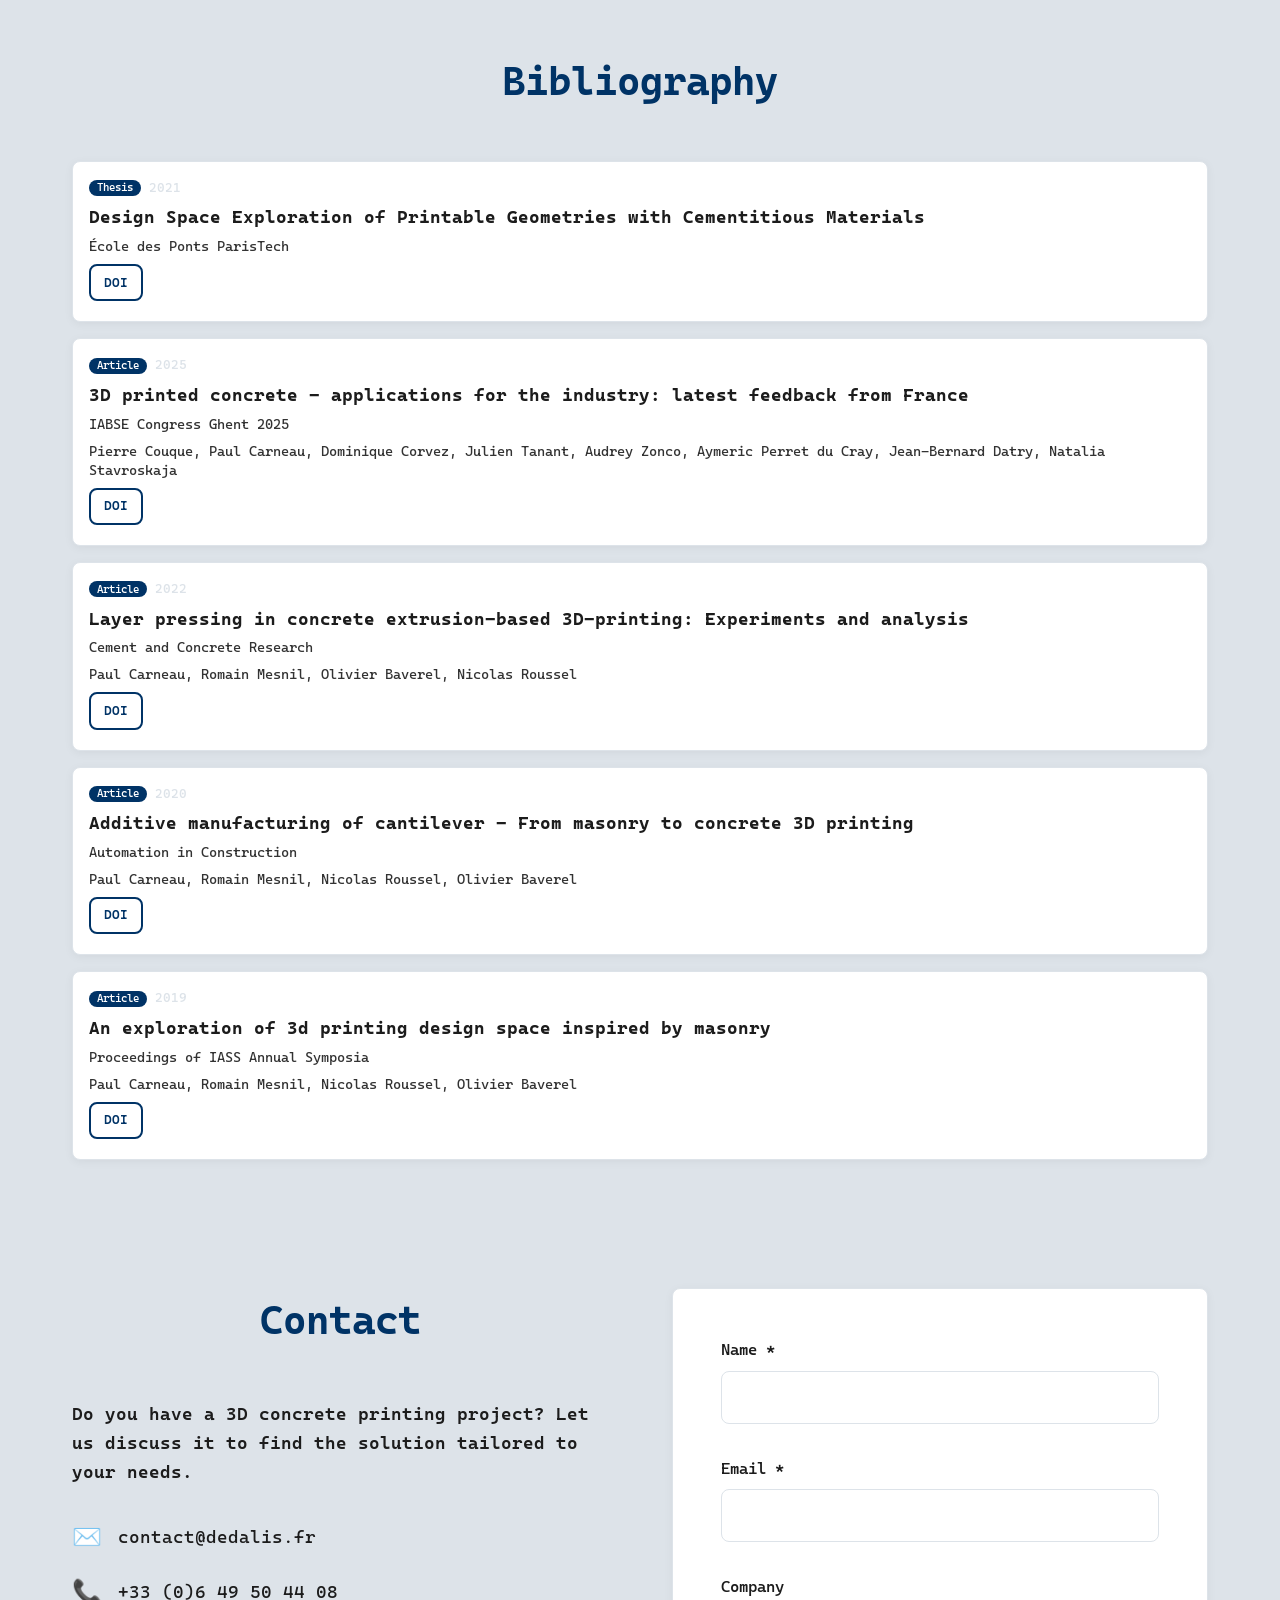
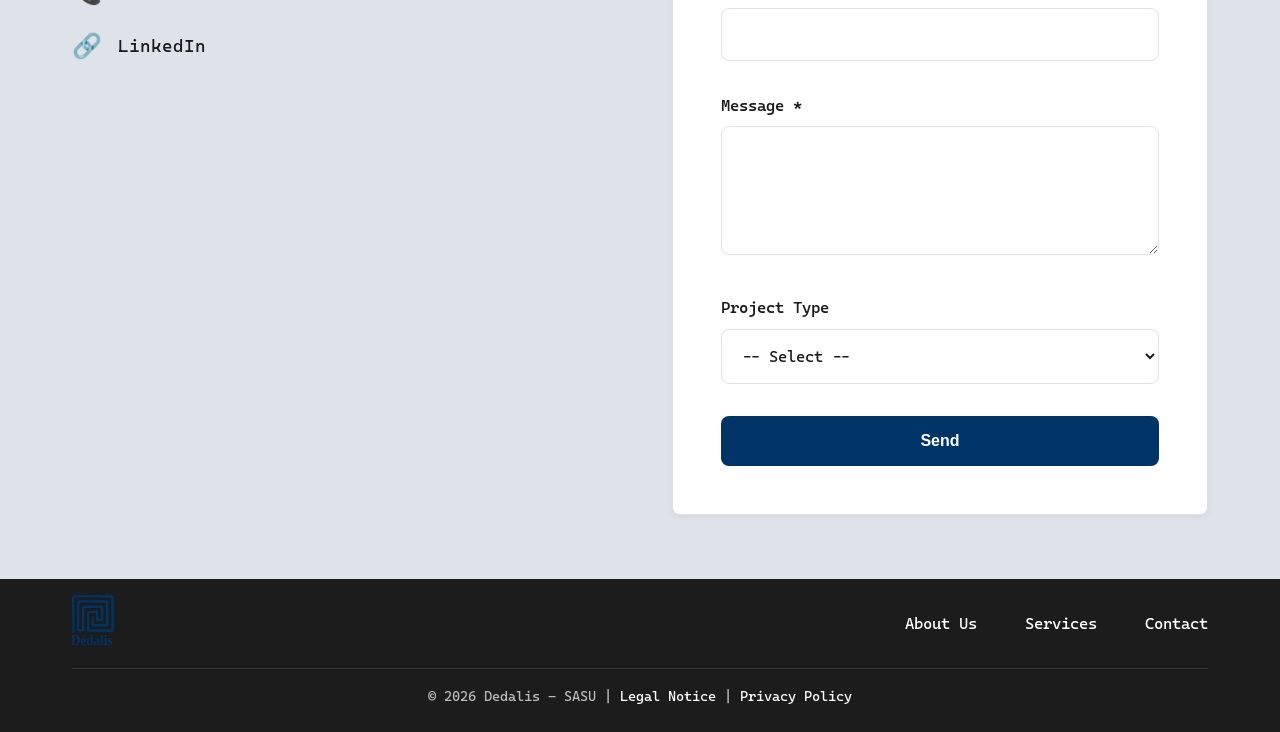
==== commit 9a3a7152: "SEO optimization: meta tags, alt attributes, robots.txt, sitemap.xml" ====
--- a/index-en.html
+++ b/index-en.html
@@ -3,8 +3,21 @@
 <head>
     <meta charset="UTF-8">
     <meta name="viewport" content="width=device-width, initial-scale=1.0">
-    <meta name="description" content="Dedalis - Technical design office specialized in 3D concrete printing">
-    <title>Dedalis - 3D Concrete Printing Engineering</title>
+    <meta name="description" content="Dedalis - Technical design office specialized in 3D concrete printing. Feasibility studies, cost estimation, design, and custom tools development.">
+    <meta name="keywords" content="3D concrete printing, design office, feasibility study, cost estimation, structural calculation, additive manufacturing, concrete 3D printing, BET">
+    <meta name="author" content="Dédalis SASU">
+    <meta name="robots" content="index, follow">
+    <meta property="og:title" content="Dedalis - 3D Concrete Printing Engineering">
+    <meta property="og:description" content="Technical engineering dedicated to 3D concrete printing: your support from design to manufacturing.">
+    <meta property="og:type" content="website">
+    <meta property="og:url" content="https://dedalis.fr/index-en.html">
+    <meta property="og:image" content="https://dedalis.fr/assets/images/logo.svg">
+    <meta property="og:locale" content="en_US">
+    <meta name="twitter:card" content="summary_large_image">
+    <meta name="twitter:title" content="Dedalis - 3D Concrete Printing Engineering">
+    <meta name="twitter:description" content="Technical design office specialized in 3D concrete printing">
+    <meta name="twitter:image" content="https://dedalis.fr/assets/images/logo.svg">
+    <title>Dedalis - Technical Design Office for 3D Concrete Printing</title>
     <link rel="stylesheet" href="styles.css">
     <link rel="preconnect" href="https://fonts.googleapis.com">
     <link rel="preconnect" href="https://fonts.gstatic.com" crossorigin>
@@ -14,7 +27,7 @@
     <nav class="navbar">
         <div class="container">
             <a href="#hero" class="logo">
-                <img src="assets/images/logo.svg" alt="Dedalis" class="logo-img">
+                <img src="assets/images/logo.svg" alt="Dedalis - Technical design office specialized in 3D concrete printing" class="logo-img">
             </a>
             <div class="lang-selector">
                 <a href="index.html" class="lang-link">FR</a>
@@ -47,7 +60,7 @@
     </div>
 
     <section id="hero" class="hero">
-        <img src="assets/images/Arriere_plan.jpeg" class="hero-bg" alt="3D Concrete Printing">
+        <img src="assets/images/Arriere_plan.jpeg" class="hero-bg" alt="3D Concrete Printing - Modern architectural structure under construction" loading="lazy">
         <div class="hero-overlay"></div>
         <div class="container">
             <div class="hero-content">
@@ -163,13 +176,16 @@
                     <h2>Contact</h2>
                     <p class="lead">Do you have a 3D concrete printing project? Let us discuss it to find the solution tailored to your needs.</p>
                     <div class="contact-info">
-                        <div class="contact-item"><span class="contact-icon">✉️</span><a href="mailto:contact&#64;dedalis&#46;fr">contact@dedalis.fr</a></div>
-                        <div class="contact-item"><span class="contact-icon">📞</span><span>+33&#xA0;(0)6&#xA0;49&#xA0;50&#xA0;44&#xA0;08</span></div>
+                        <div class="contact-item"><span class="contact-icon">✉️</span><span>contact@dedalis.fr</span></div>
+                        <div class="contact-item"><span class="contact-icon">📞</span><span>+33 (0)6 49 50 44 08</span></div>
                         <div class="contact-item"><span class="contact-icon">🔗</span><span>LinkedIn</span></div>
                     </div>
                 </div>
                 <div class="visual-content">
-                    <form class="contact-form">
+                    <form class="contact-form" action="https://formsubmit.co/contact@dedalis.fr" method="POST">
+                        <input type="hidden" name="_subject" value="New message from dedalis.fr">
+                        <input type="hidden" name="_captcha" value="false">
+                        <input type="hidden" name="_next" value="https://dedalis.fr/index-en.html#contact">
                         <div class="form-group"><label for="nom">Name *</label><input type="text" id="nom" name="nom" required></div>
                         <div class="form-group"><label for="email">Email *</label><input type="email" id="email" name="email" required></div>
                         <div class="form-group"><label for="societe">Company</label><input type="text" id="societe" name="societe"></div>
@@ -195,7 +211,7 @@
     <footer class="footer">
         <div class="container">
             <div class="footer-content">
-                <div class="footer-logo"><img src="assets/images/logo.svg" alt="Dedalis"></div>
+                <div class="footer-logo"><img src="assets/images/logo.svg" alt="Dedalis - Technical design office for 3D concrete printing"></div>
                 <div class="footer-links">
                     <a href="#about">About Us</a>
                     <a href="#services">Services</a>
@@ -209,19 +225,15 @@
     </footer>
 
     <script type="module">
-        // Hamburger menu toggle
         document.addEventListener('DOMContentLoaded', function() {
             const hamburger = document.querySelector('.hamburger');
             const mobileNav = document.querySelector('.mobile-nav');
-            
             if (hamburger && mobileNav) {
                 hamburger.addEventListener('click', function() {
                     mobileNav.classList.toggle('active');
                     hamburger.classList.toggle('active');
                 });
             }
-            
-            // Close mobile nav when clicking a link
             const mobileLinks = document.querySelectorAll('.mobile-nav-links a');
             mobileLinks.forEach(link => {
                 link.addEventListener('click', function() {
@@ -229,8 +241,6 @@
                     if (hamburger) hamburger.classList.remove('active');
                 });
             });
-            
-            // Smooth scroll for all anchor links
             document.querySelectorAll('a[href^="#"]').forEach(anchor => {
                 anchor.addEventListener('click', function (e) {
                     e.preventDefault();
@@ -240,10 +250,9 @@
             });
         });
 
-        // Load and render bibliography
         async function renderBibliographie() {
             try {
-                const response = await fetch('./data/bibliographie.json');
+                const response = await fetch('/data/bibliographie.json');
                 if (!response.ok) throw new Error('Loading failed');
                 const data = await response.json();
                 const sortedArticles = [...data.articles].sort((a, b) => parseInt(b.annee) - parseInt(a.annee));
@@ -281,13 +290,13 @@
         }
         async function loadReferences() {
             try {
-                const response = await fetch('./data/references-en.json');
+                const response = await fetch('/data/references.json');
                 if (!response.ok) throw new Error('Loading failed');
                 const data = await response.json();
                 const container = document.getElementById('references-container');
                 if (container && data.references) {
                     container.innerHTML = data.references.map(ref => {
-                        let imgHtml = ref.image ? '<img src="' + ref.image + '" alt="' + ref.titre + '" class="reference-image" loading="lazy">' : '';
+                        let imgHtml = ref.image ? '<img src="' + ref.image + '" alt="' + ref.titre + ' - 3D concrete printing project" class="reference-image" loading="lazy">' : '';
                         let acteursHtml = ref.acteurs && ref.acteurs.length > 0 ? '<p class="reference-acteurs"><strong>Actors:</strong> ' + ref.acteurs.join(', ') + '</p>' : '';
                         let statutHtml = ref.statut && ref.statut.length > 0 ? '<div class="reference-result">' + ref.statut.map(s => '<span>' + s + '</span>').join('') + '</div>' : '';
                         return '<article class="reference-card">' + imgHtml + '<div class="reference-header"><span class="reference-tag">' + ref.type + '</span><span class="reference-year">' + ref.annee + '</span></div><h3>' + ref.titre + '</h3><p class="reference-description">' + ref.description + '</p>' + acteursHtml + statutHtml + '</article>';
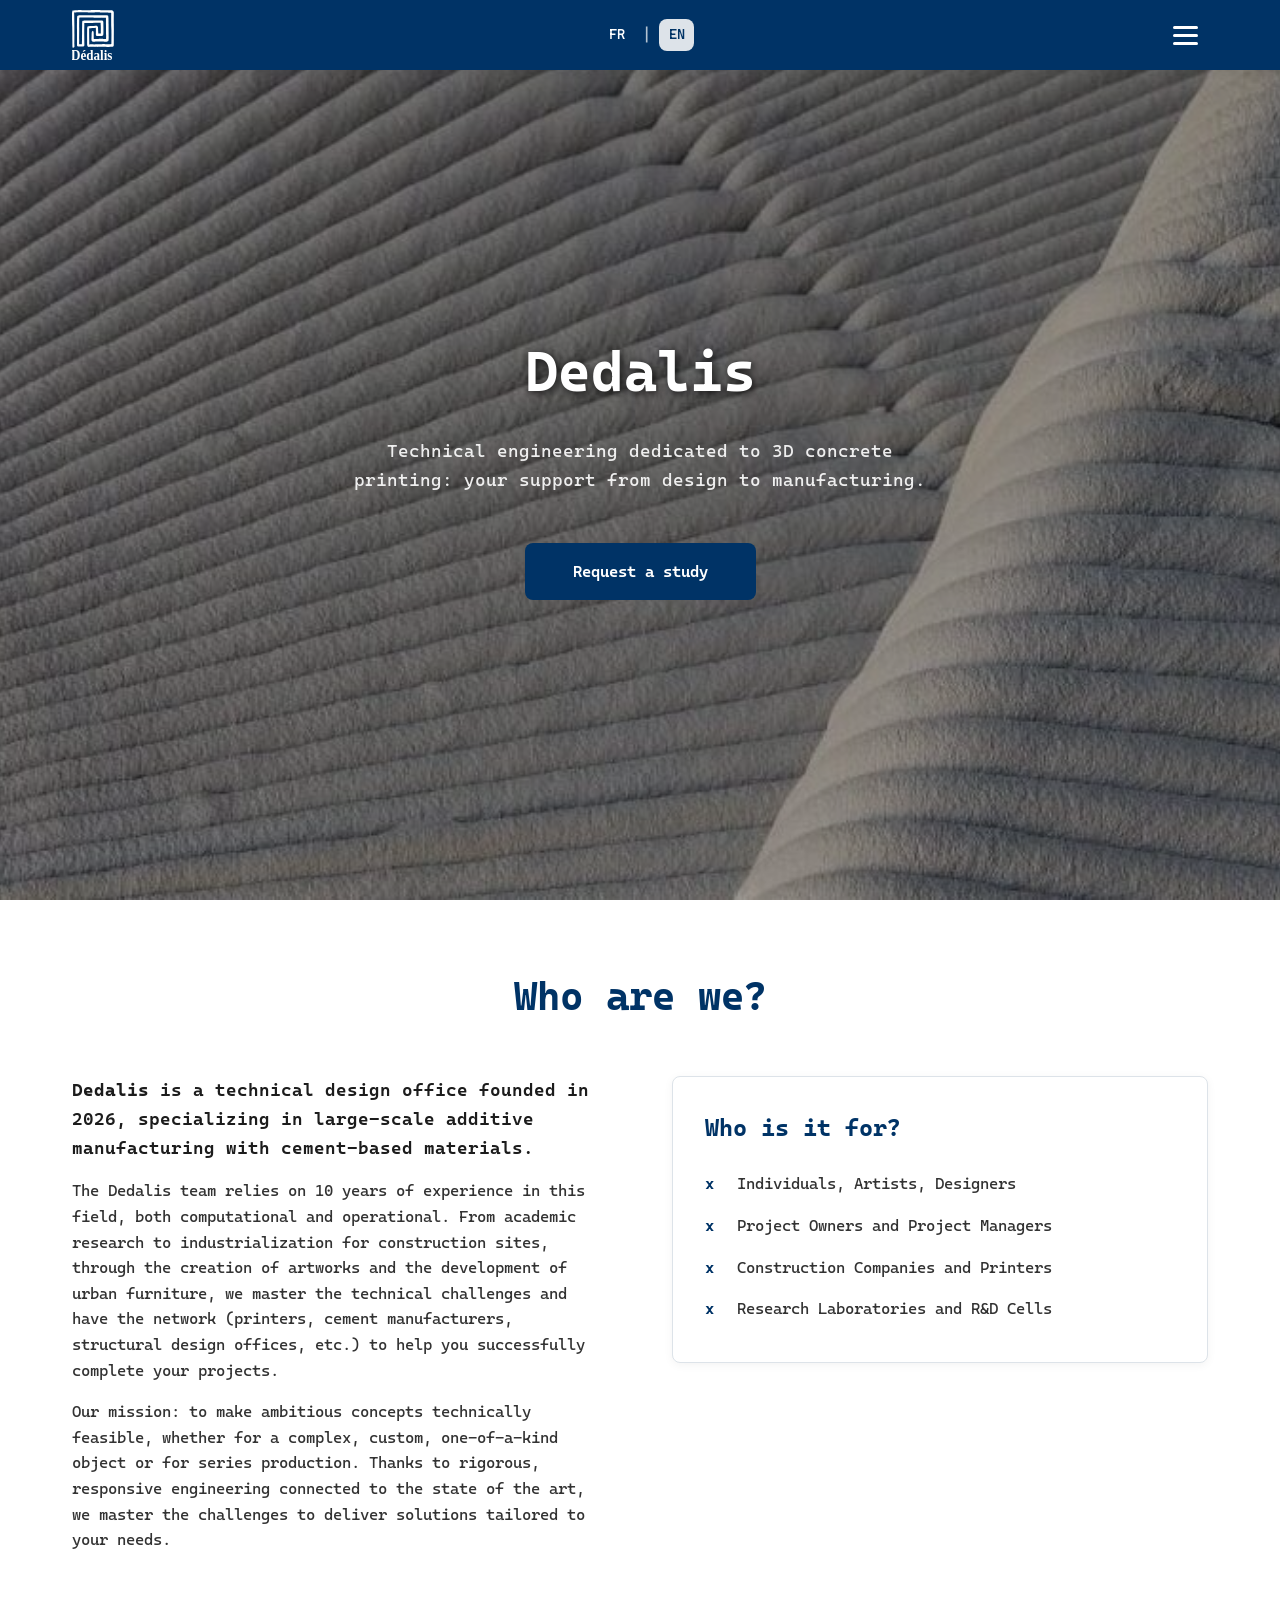
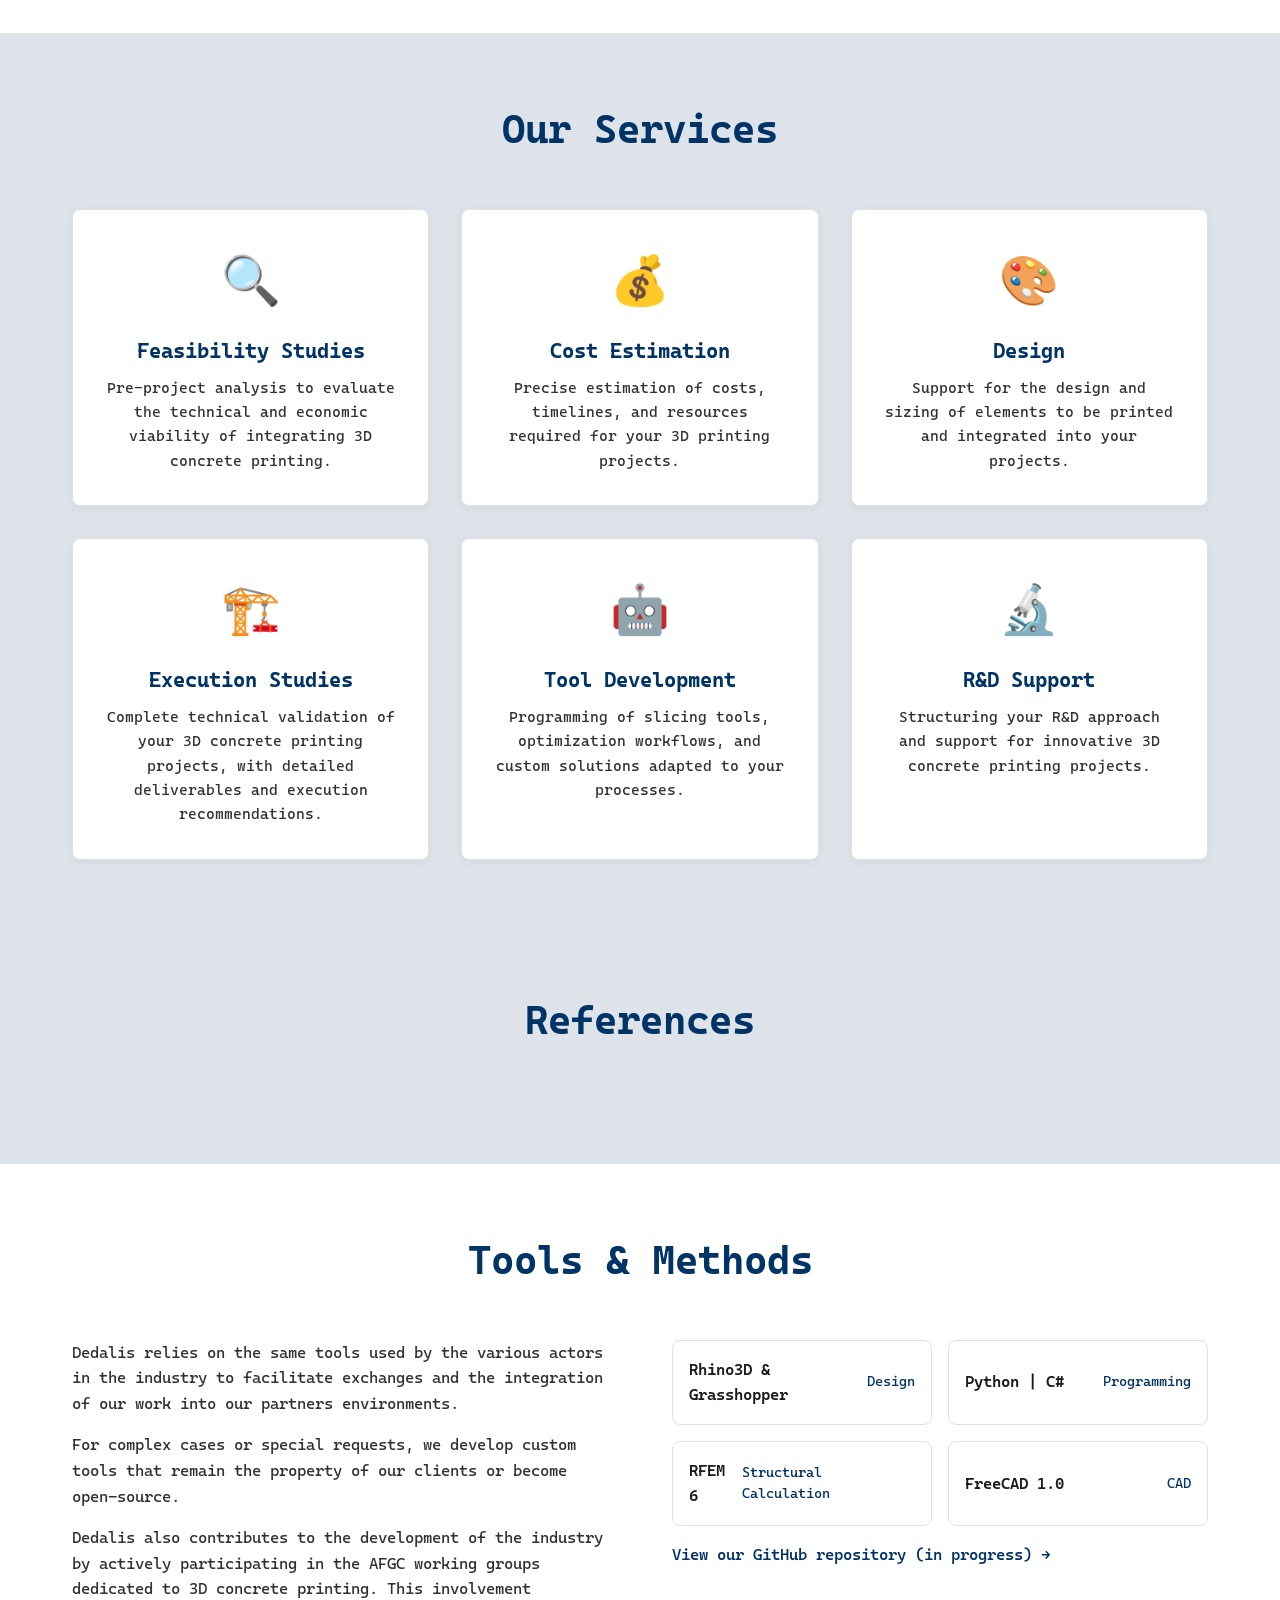
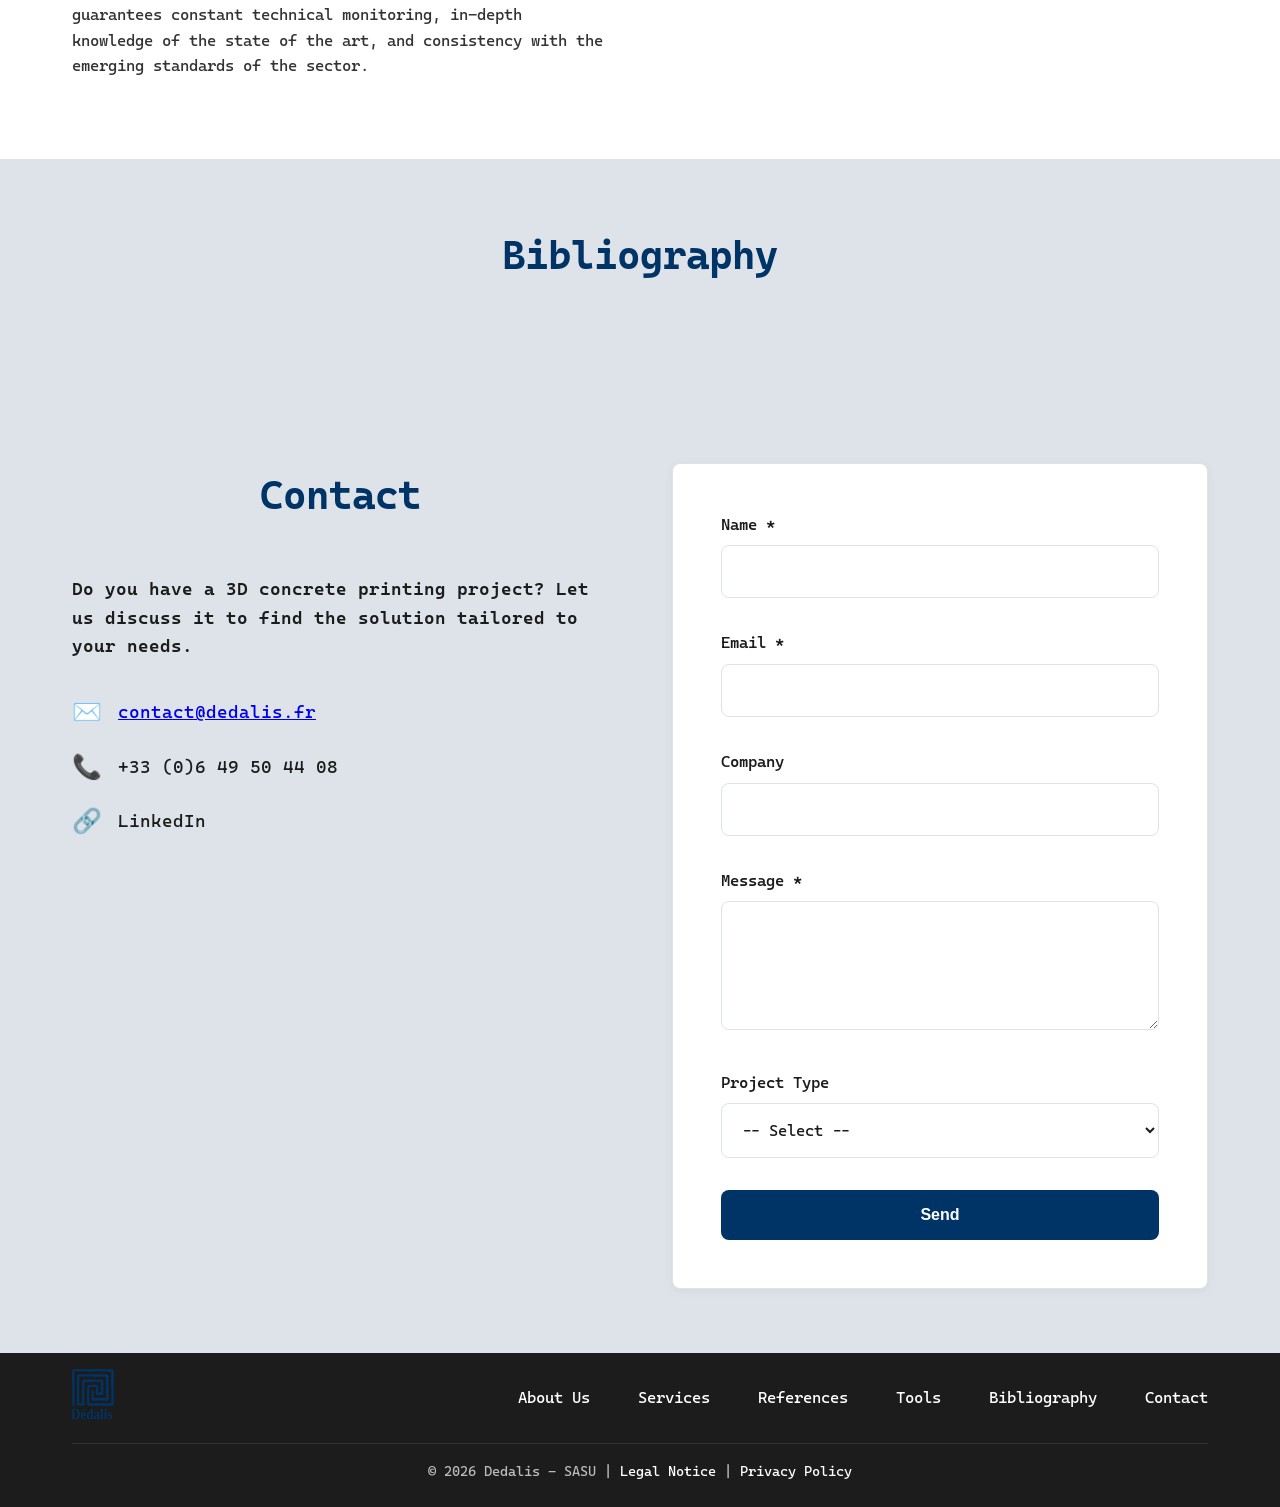
==== commit 7cba5c7b: "corrige index" ====
--- a/index-en.html
+++ b/index-en.html
@@ -4,7 +4,7 @@
     <meta charset="UTF-8">
     <meta name="viewport" content="width=device-width, initial-scale=1.0">
     <meta name="description" content="Dedalis - Technical design office specialized in 3D concrete printing. Feasibility studies, cost estimation, design, and custom tools development.">
-    <meta name="keywords" content="3D concrete printing, design office, feasibility study, cost estimation, structural calculation, additive manufacturing, concrete 3D printing, BET">
+    <meta name="keywords" content="3D concrete printing, design office, feasibility study, cost estimation, structural calculation, additive manufacturing, concrete 3D printing, BET, 3DCP">
     <meta name="author" content="Dédalis SASU">
     <meta name="robots" content="index, follow">
     <meta property="og:title" content="Dedalis - 3D Concrete Printing Engineering">
@@ -17,7 +17,7 @@
     <meta name="twitter:title" content="Dedalis - 3D Concrete Printing Engineering">
     <meta name="twitter:description" content="Technical design office specialized in 3D concrete printing">
     <meta name="twitter:image" content="https://dedalis.fr/assets/images/logo.svg">
-    <title>Dedalis - Technical Design Office for 3D Concrete Printing</title>
+    <title>Dedalis - Technical Design Office in 3D Concrete Printing</title>
     <link rel="stylesheet" href="styles.css">
     <link rel="preconnect" href="https://fonts.googleapis.com">
     <link rel="preconnect" href="https://fonts.gstatic.com" crossorigin>
@@ -27,7 +27,7 @@
     <nav class="navbar">
         <div class="container">
             <a href="#hero" class="logo">
-                <img src="assets/images/logo.svg" alt="Dedalis - Technical design office specialized in 3D concrete printing" class="logo-img">
+                <img src="assets/images/logo.svg" alt="Dedalis - Technical Design Office in 3D Concrete Printing" class="logo-img">
             </a>
             <div class="lang-selector">
                 <a href="index.html" class="lang-link">FR</a>
@@ -176,8 +176,8 @@
                     <h2>Contact</h2>
                     <p class="lead">Do you have a 3D concrete printing project? Let us discuss it to find the solution tailored to your needs.</p>
                     <div class="contact-info">
-                        <div class="contact-item"><span class="contact-icon">✉️</span><span>contact@dedalis.fr</span></div>
-                        <div class="contact-item"><span class="contact-icon">📞</span><span>+33 (0)6 49 50 44 08</span></div>
+                        <div class="contact-item"><span class="contact-icon">✉️</span><a href="mailto:contact&#64;dedalis&#46;fr">contact@dedalis.fr</a></div>
+                        <div class="contact-item"><span class="contact-icon">📞</span><span>+33&#xA0;(0)6&#xA0;49&#xA0;50&#xA0;44&#xA0;08</span></div>
                         <div class="contact-item"><span class="contact-icon">🔗</span><span>LinkedIn</span></div>
                     </div>
                 </div>
@@ -211,10 +211,13 @@
     <footer class="footer">
         <div class="container">
             <div class="footer-content">
-                <div class="footer-logo"><img src="assets/images/logo.svg" alt="Dedalis - Technical design office for 3D concrete printing"></div>
+                <div class="footer-logo"><img src="assets/images/logo.svg" alt="Dedalis - Technical Design Office in 3D Concrete Printing"></div>
                 <div class="footer-links">
                     <a href="#about">About Us</a>
                     <a href="#services">Services</a>
+                    <a href="#references">References</a>
+                    <a href="#outils">Tools</a>
+                    <a href="#bibliographie">Bibliography</a>
                     <a href="#contact">Contact</a>
                 </div>
             </div>
@@ -252,7 +255,7 @@
 
         async function renderBibliographie() {
             try {
-                const response = await fetch('/data/bibliographie.json');
+                const response = await fetch('/.data/bibliographie.json');
                 if (!response.ok) throw new Error('Loading failed');
                 const data = await response.json();
                 const sortedArticles = [...data.articles].sort((a, b) => parseInt(b.annee) - parseInt(a.annee));
@@ -290,13 +293,13 @@
         }
         async function loadReferences() {
             try {
-                const response = await fetch('/data/references.json');
+                const response = await fetch('/.data/references-en.json');
                 if (!response.ok) throw new Error('Loading failed');
                 const data = await response.json();
                 const container = document.getElementById('references-container');
                 if (container && data.references) {
                     container.innerHTML = data.references.map(ref => {
-                        let imgHtml = ref.image ? '<img src="' + ref.image + '" alt="' + ref.titre + ' - 3D concrete printing project" class="reference-image" loading="lazy">' : '';
+                        let imgHtml = ref.image ? '<img src="' + ref.image + '" alt="' + ref.titre + ' - Dedalis project reference" class="reference-image" loading="lazy">' : '';
                         let acteursHtml = ref.acteurs && ref.acteurs.length > 0 ? '<p class="reference-acteurs"><strong>Actors:</strong> ' + ref.acteurs.join(', ') + '</p>' : '';
                         let statutHtml = ref.statut && ref.statut.length > 0 ? '<div class="reference-result">' + ref.statut.map(s => '<span>' + s + '</span>').join('') + '</div>' : '';
                         return '<article class="reference-card">' + imgHtml + '<div class="reference-header"><span class="reference-tag">' + ref.type + '</span><span class="reference-year">' + ref.annee + '</span></div><h3>' + ref.titre + '</h3><p class="reference-description">' + ref.description + '</p>' + acteursHtml + statutHtml + '</article>';
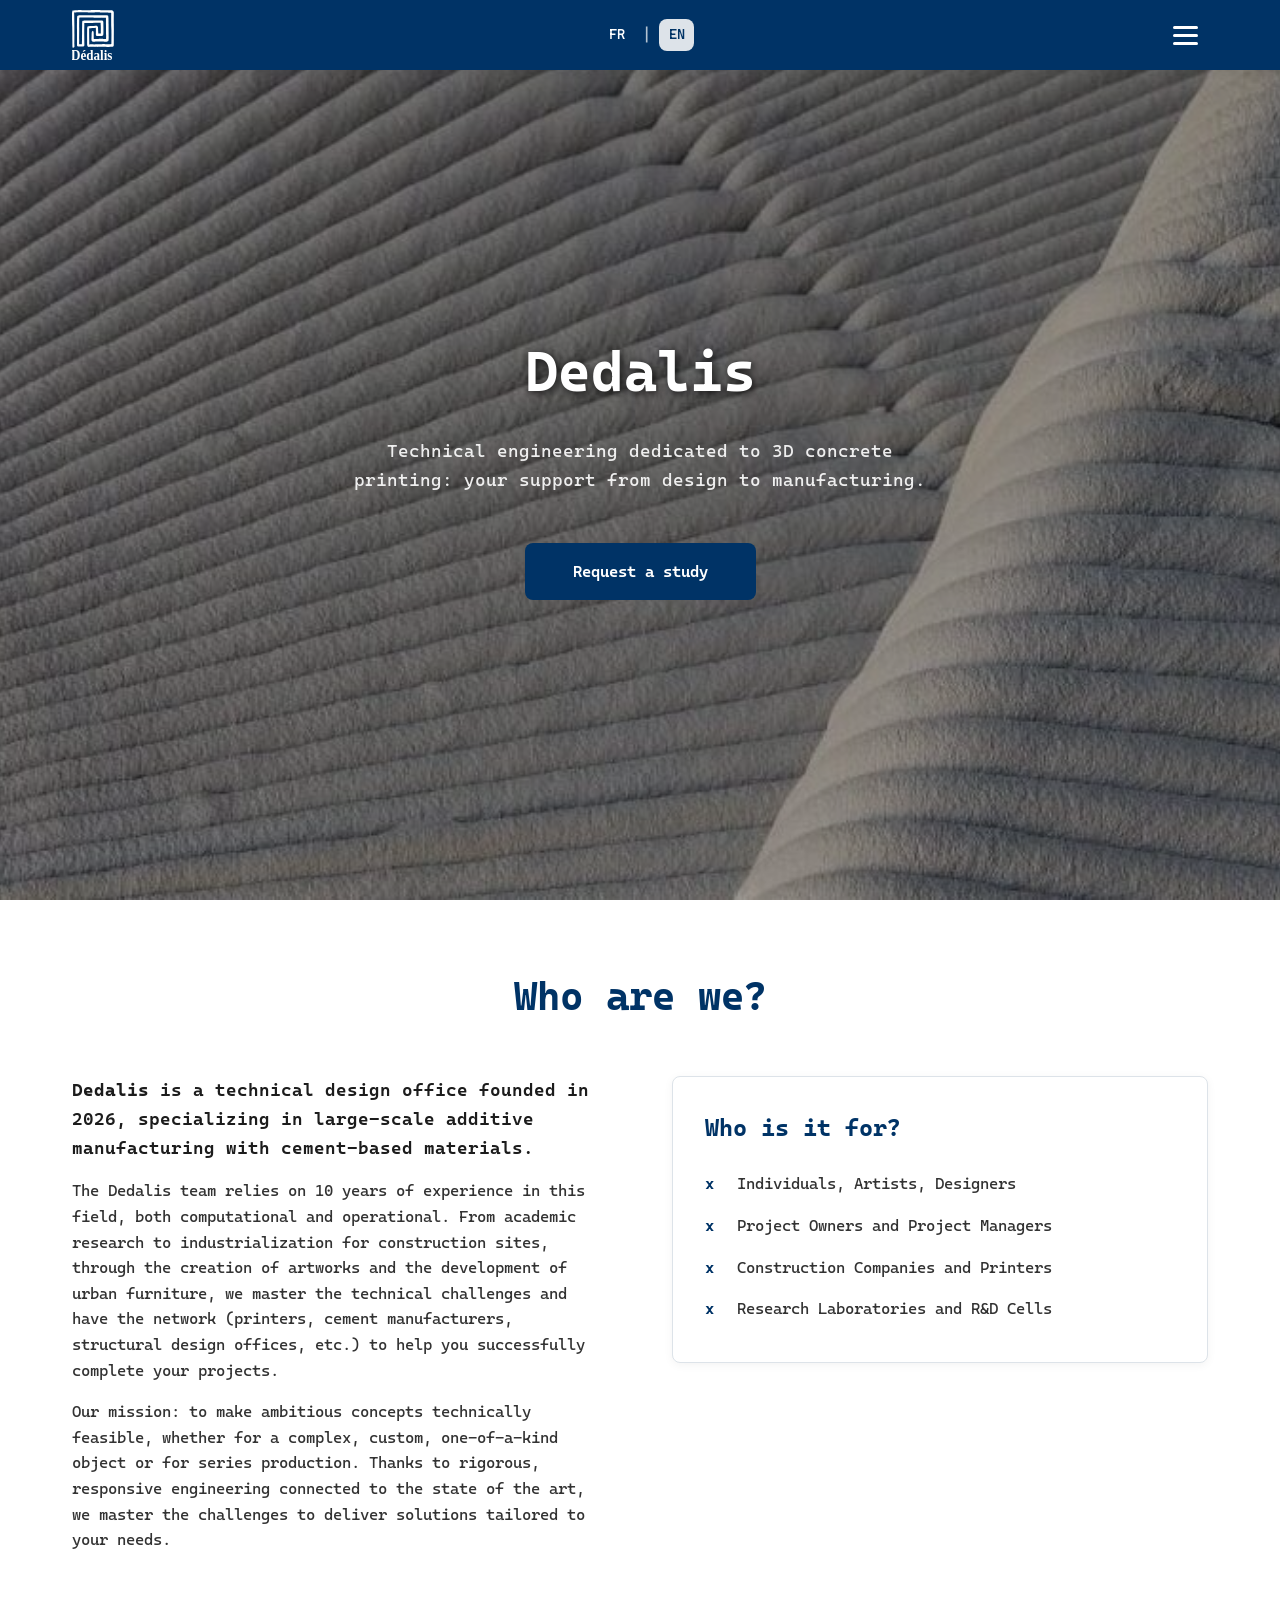
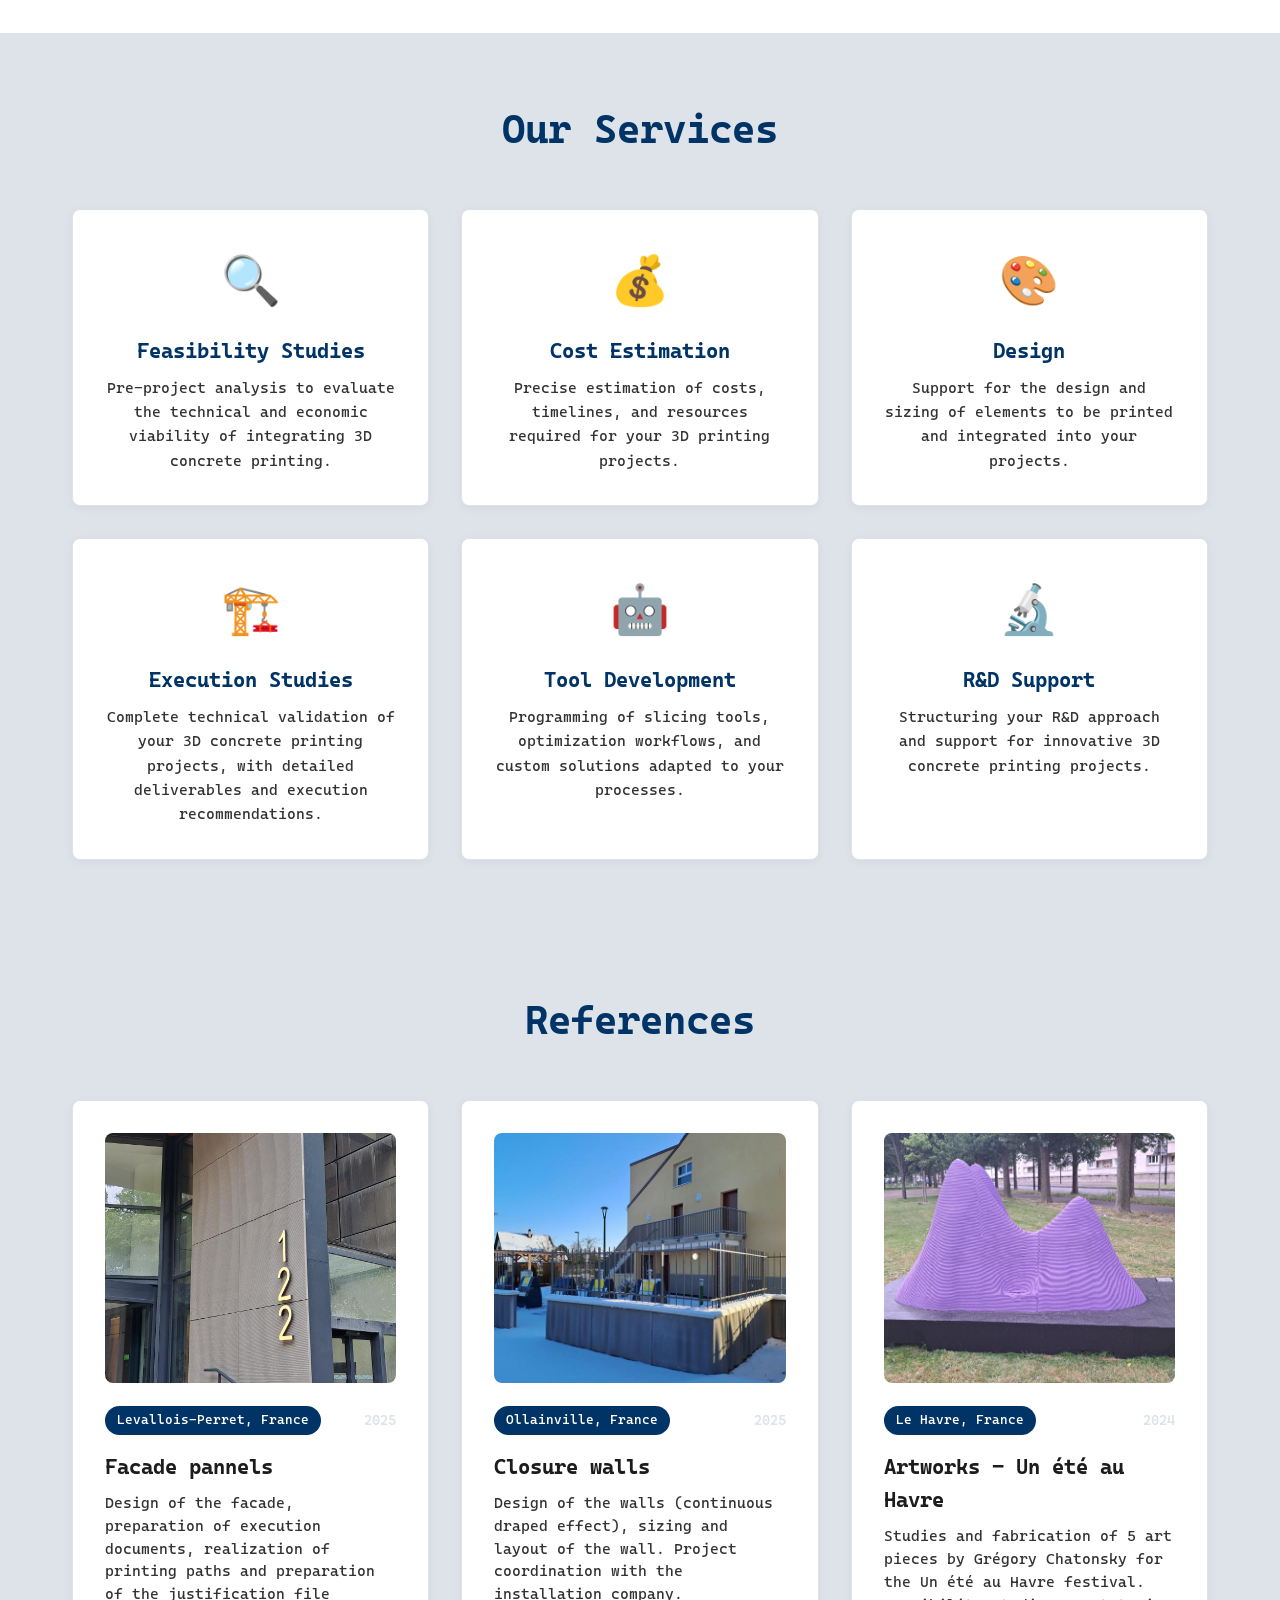
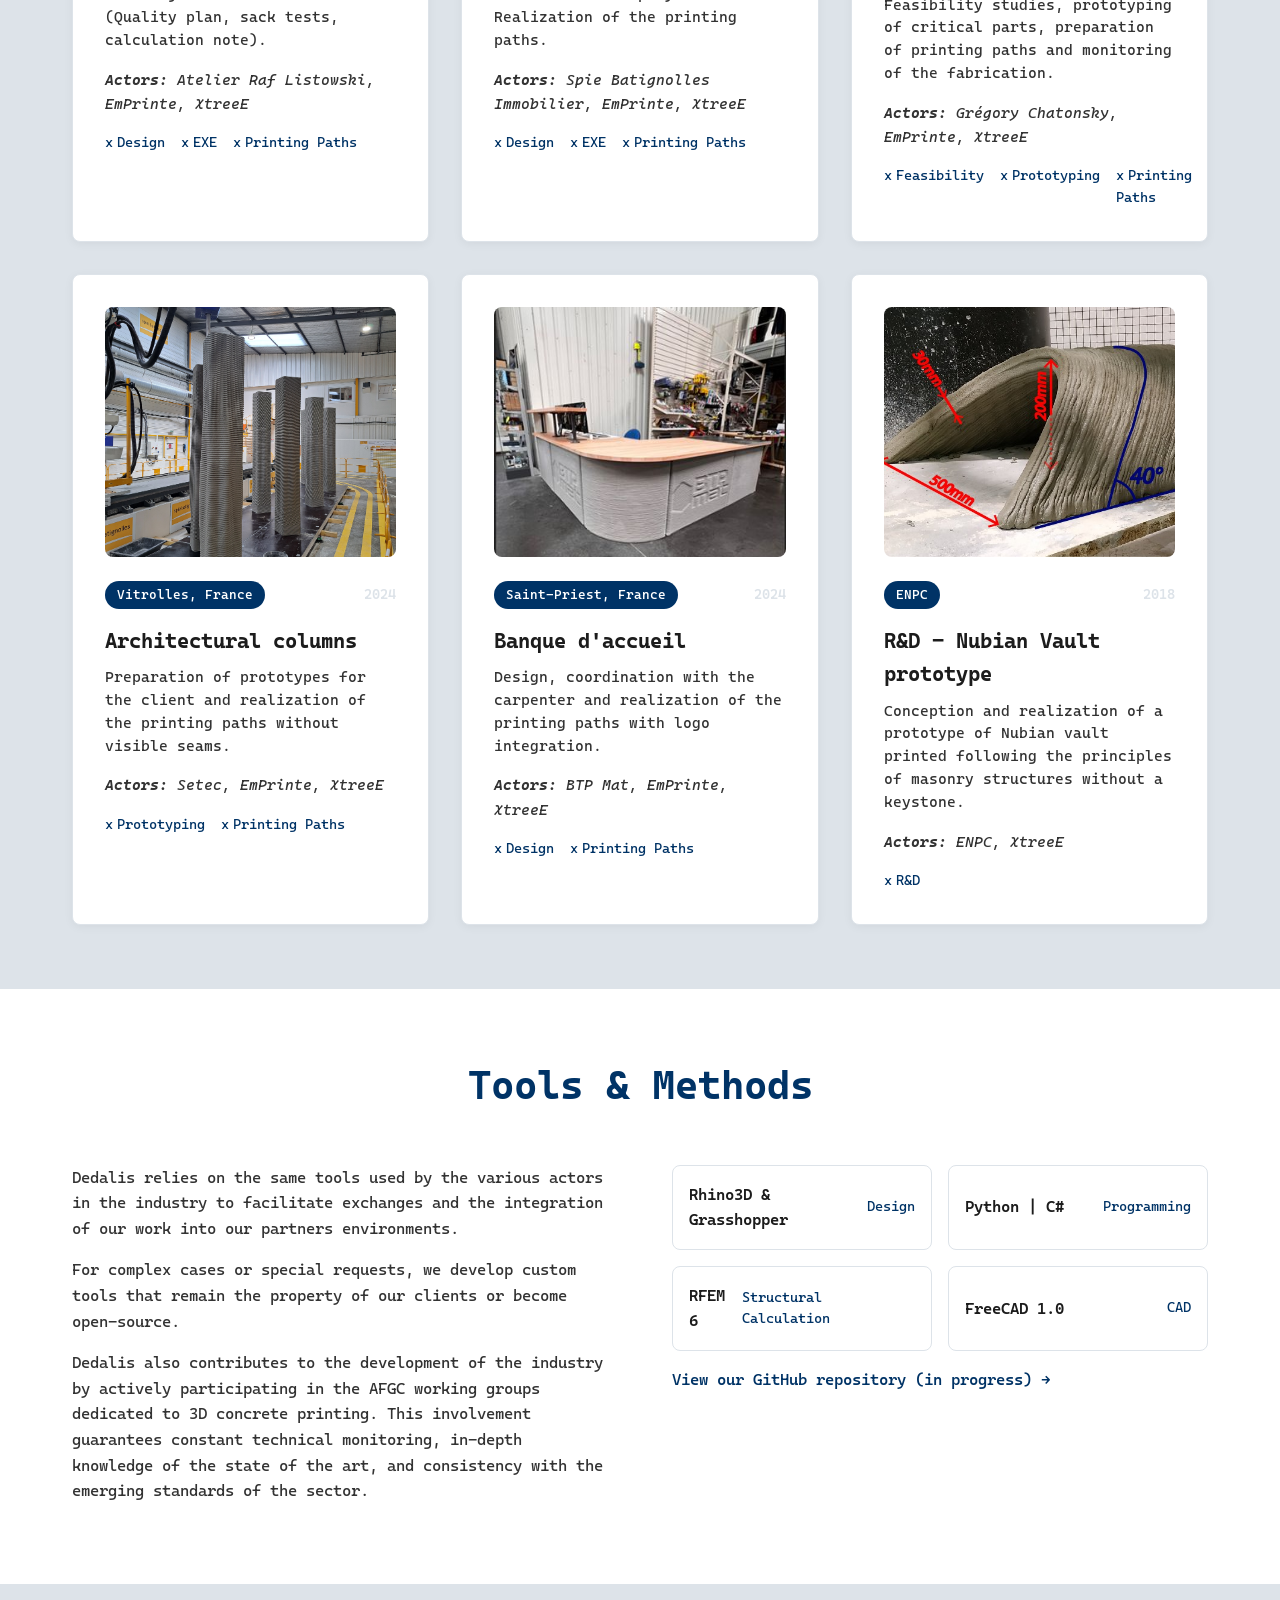
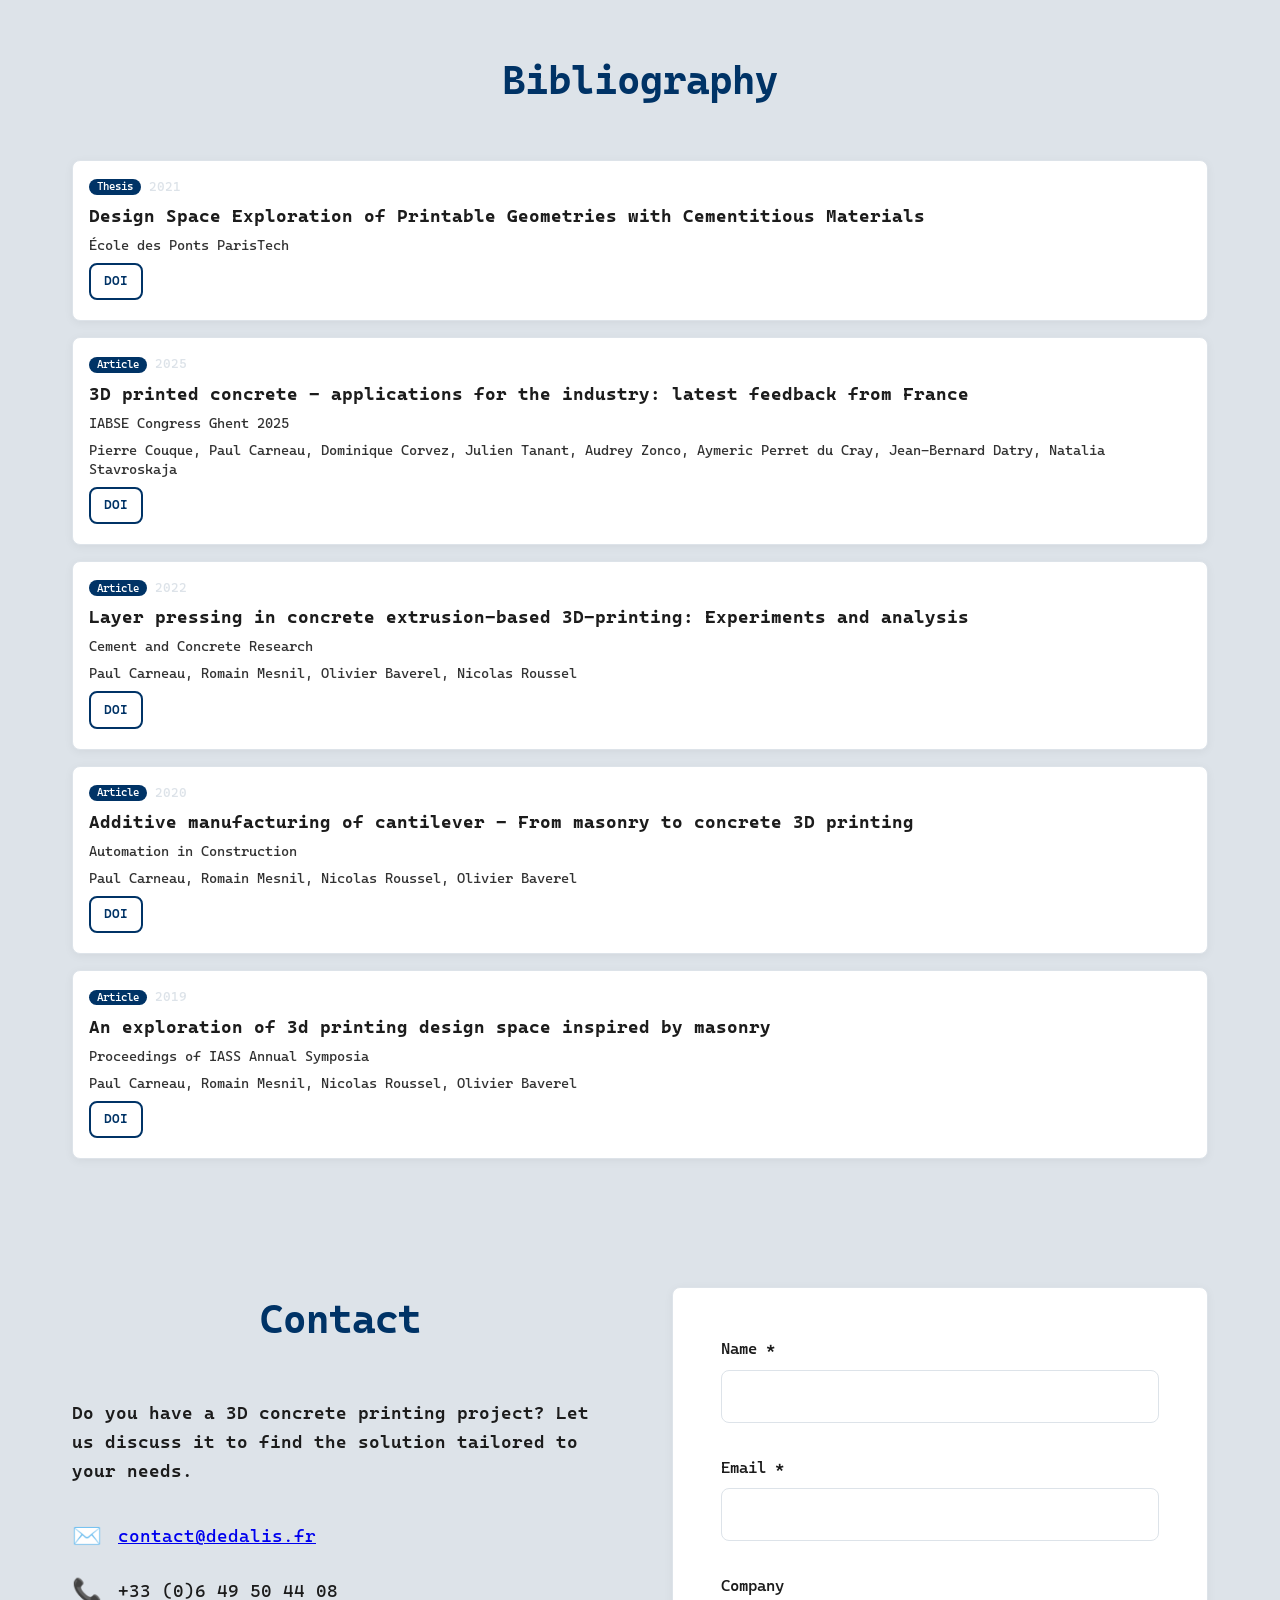
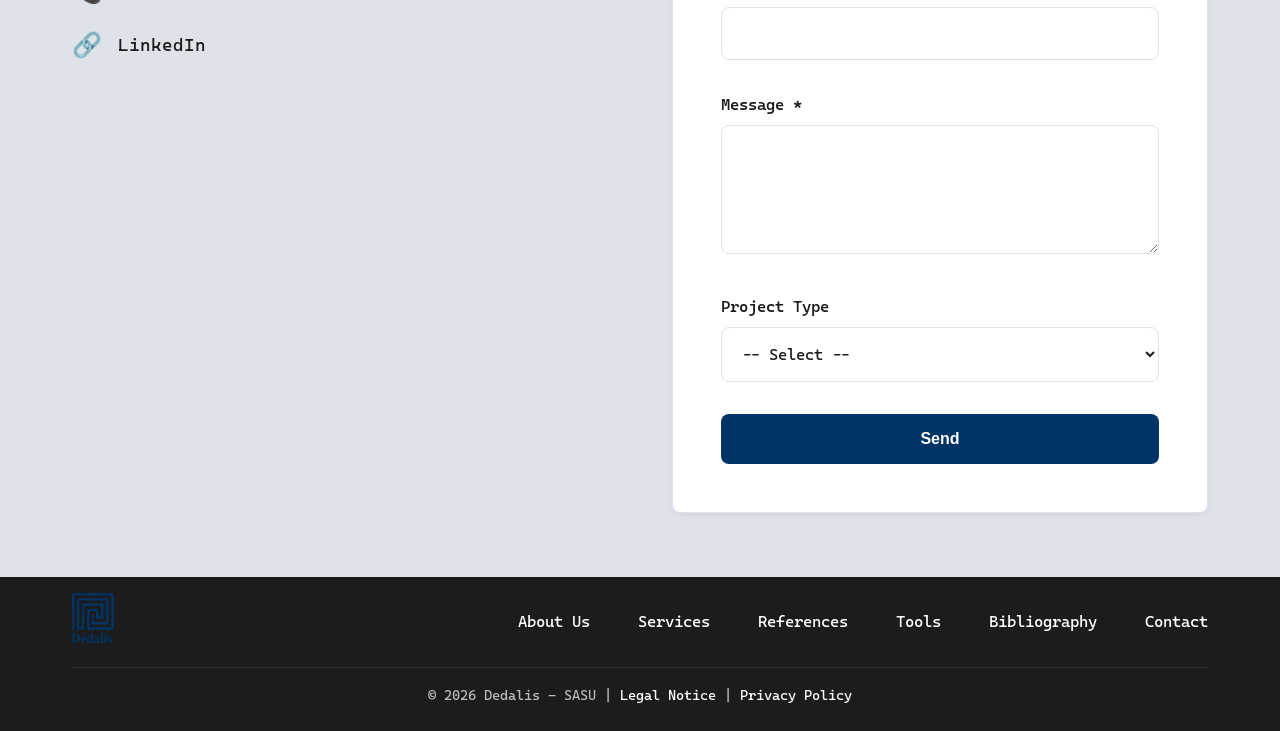
==== commit c029080d: "final correction" ====
--- a/index-en.html
+++ b/index-en.html
@@ -255,7 +255,7 @@
 
         async function renderBibliographie() {
             try {
-                const response = await fetch('/.data/bibliographie.json');
+                const response = await fetch('./data/bibliographie.json');
                 if (!response.ok) throw new Error('Loading failed');
                 const data = await response.json();
                 const sortedArticles = [...data.articles].sort((a, b) => parseInt(b.annee) - parseInt(a.annee));
@@ -293,7 +293,7 @@
         }
         async function loadReferences() {
             try {
-                const response = await fetch('/.data/references-en.json');
+                const response = await fetch('./data/references-en.json');
                 if (!response.ok) throw new Error('Loading failed');
                 const data = await response.json();
                 const container = document.getElementById('references-container');
